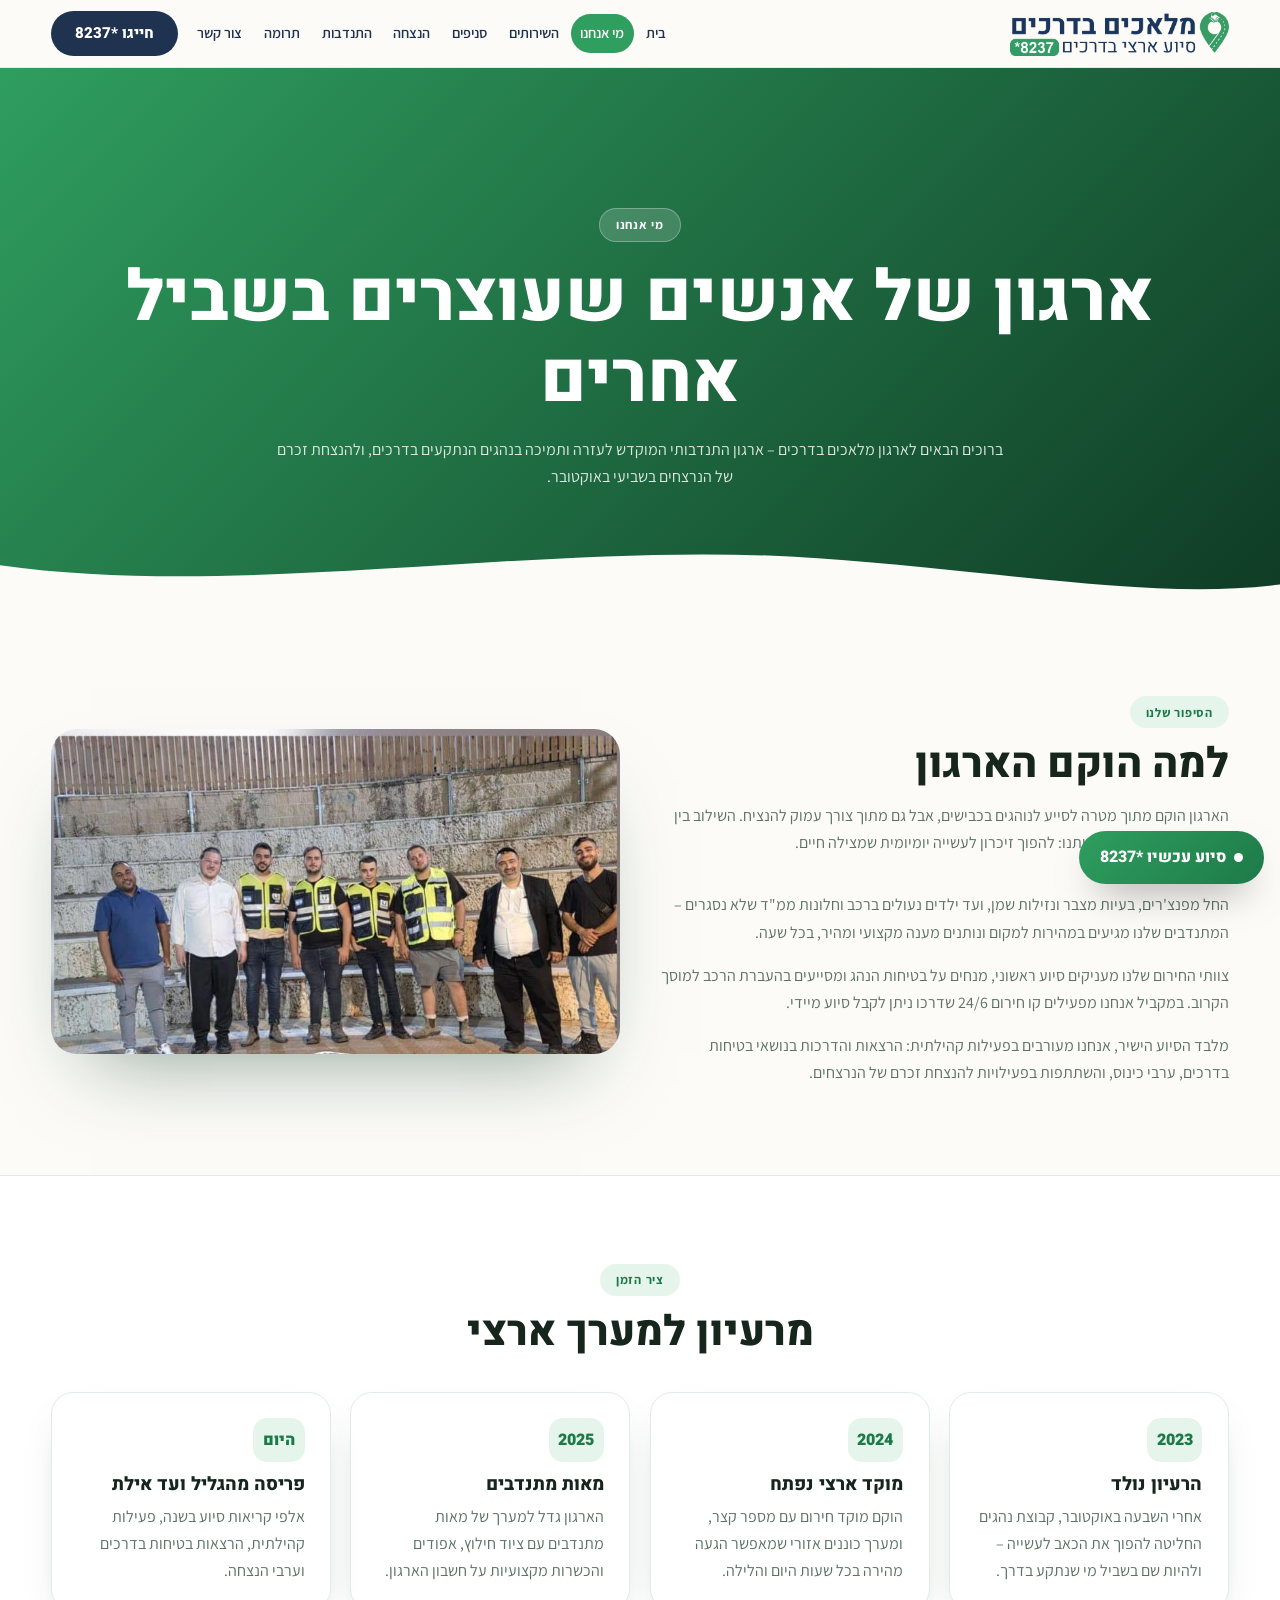
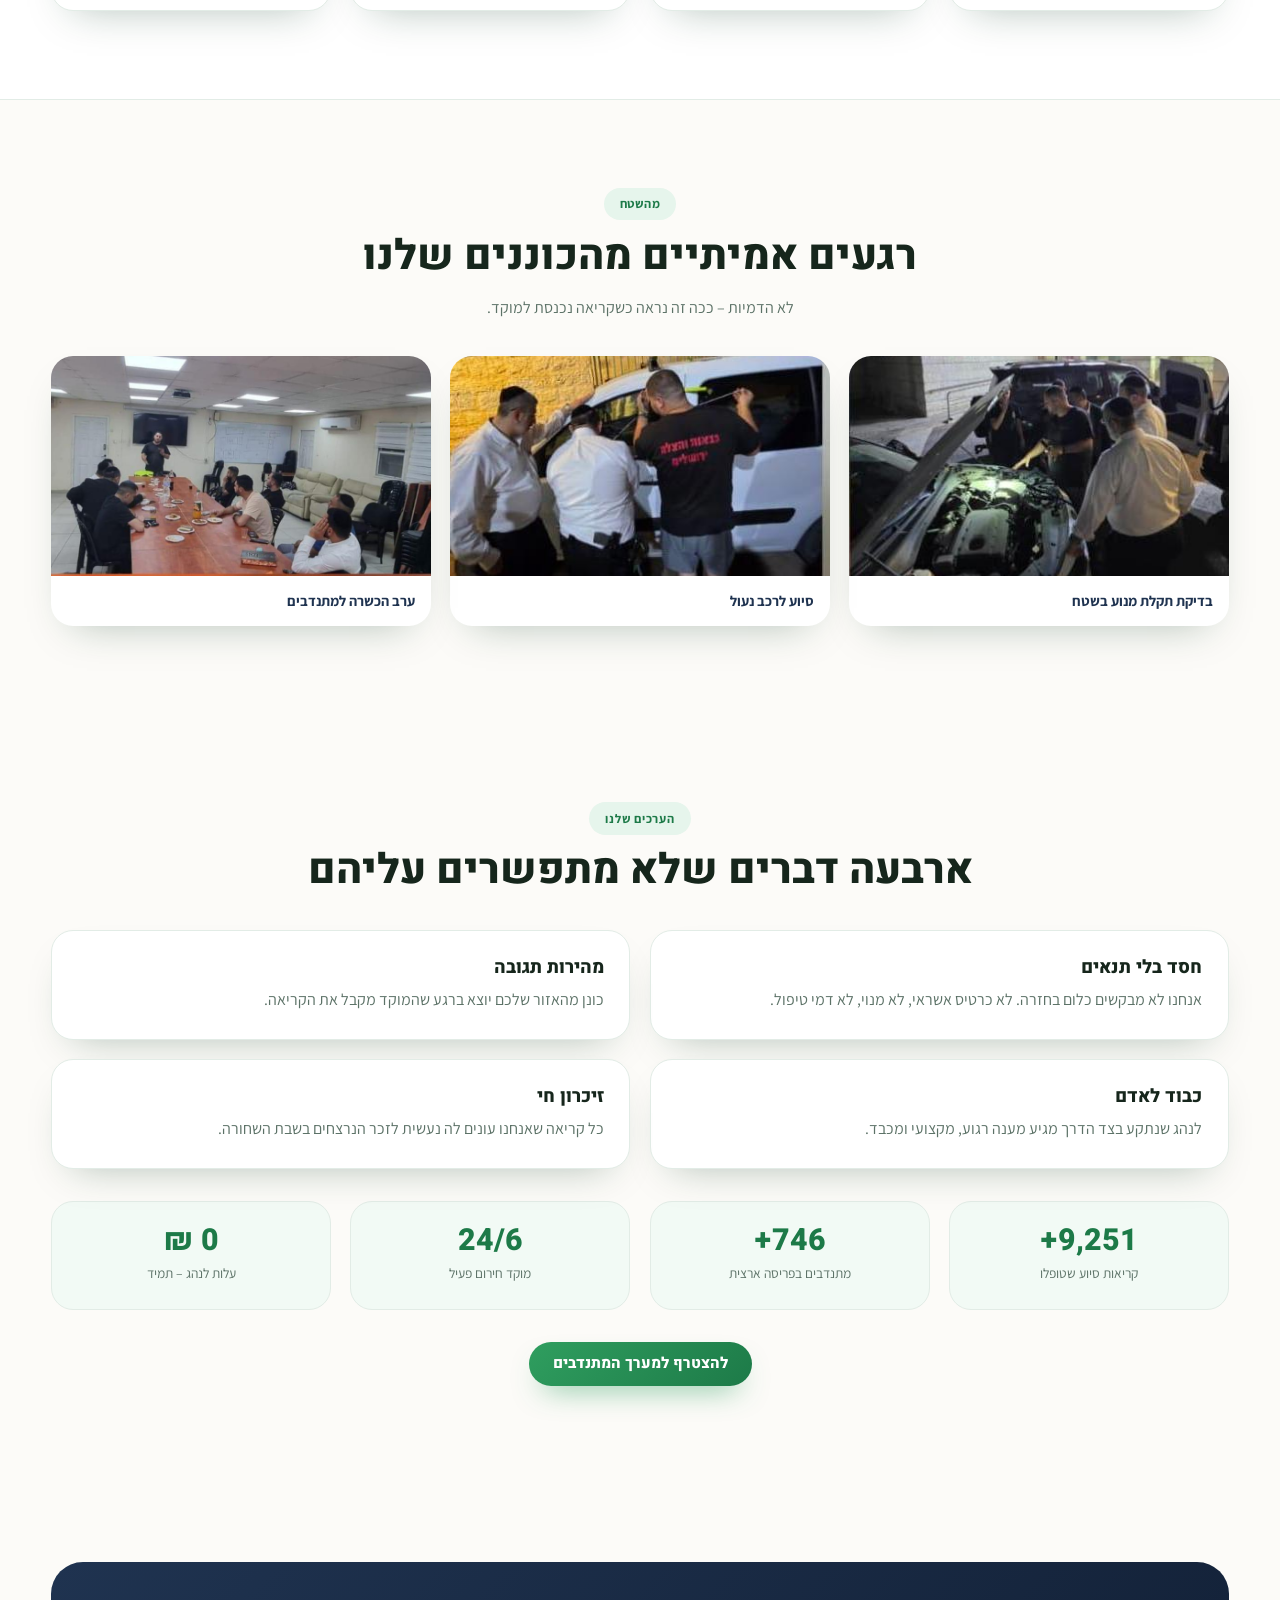
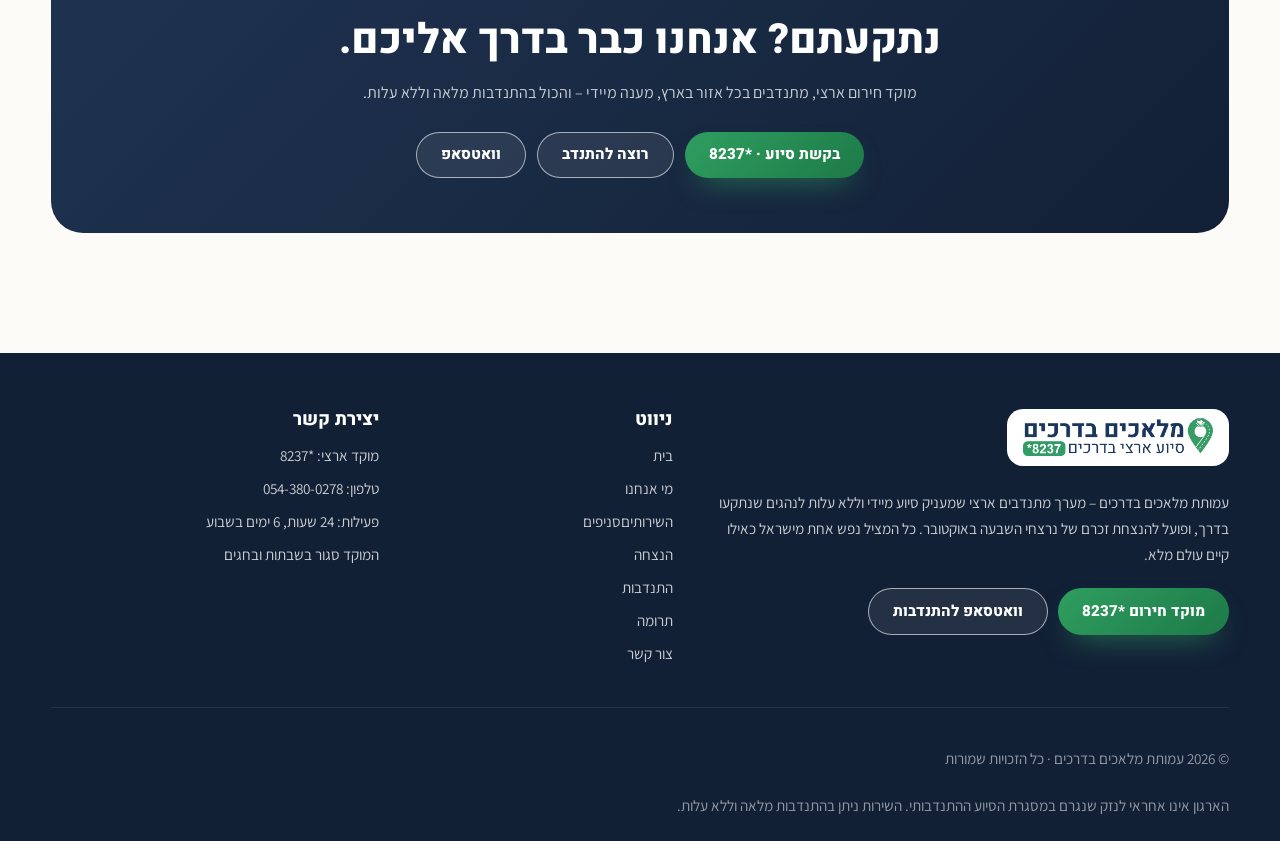
==== about.html @ f565f9f8 "Add files via upload" ====
<!DOCTYPE html>
<html lang="he" dir="rtl">
<head>
<meta charset="utf-8">
<meta name="viewport" content="width=device-width, initial-scale=1, viewport-fit=cover">
<title>מי אנחנו | עמותת מלאכים בדרכים</title>
<meta name="description" content="הסיפור של מלאכים בדרכים: ארגון התנדבותי ארצי לסיוע לנהגים שנתקעו בדרך, שהוקם גם כדי להנציח את נרצחי השבעה באוקטובר.">
<meta property="og:title" content="מי אנחנו | עמותת מלאכים בדרכים">
<meta property="og:description" content="הסיפור של מלאכים בדרכים: ארגון התנדבותי ארצי לסיוע לנהגים שנתקעו בדרך, שהוקם גם כדי להנציח את נרצחי השבעה באוקטובר.">
<meta property="og:type" content="website">
<meta name="twitter:card" content="summary_large_image">
<meta name="theme-color" content="#2f9e5f">
<link rel="icon" type="image/png" href="assets/favicon.png">
<link rel="preconnect" href="https://fonts.googleapis.com">
<link rel="preconnect" href="https://fonts.gstatic.com" crossorigin>
<link href="https://fonts.googleapis.com/css2?family=Heebo:wght@400;600;700;800;900&family=Assistant:wght@300;400;500;600;700&display=swap" rel="stylesheet">
<link rel="stylesheet" href="css/styles.css">
</head>
<body>


<header class="site-header" id="siteHeader">
  <div class="container header-inner">
    <a class="brand" href="index.html"><img src="assets/logo.png" alt="מלאכים בדרכים"></a>
    <div class="header-actions">
      <nav class="desktop-nav"><a class="nav-link" href="index.html">בית</a><a class="nav-link is-active" href="about.html">מי אנחנו</a><a class="nav-link" href="services.html">השירותים</a><a class="nav-link" href="branches.html">סניפים</a><a class="nav-link" href="memorial.html">הנצחה</a><a class="nav-link" href="volunteer.html">התנדבות</a><a class="nav-link" href="donate.html">תרומה</a><a class="nav-link" href="contact.html">צור קשר</a></nav>
      <a class="btn btn-navy" href="tel:*8237">חייגו *8237</a>
      <button class="burger" id="burger" aria-label="תפריט" aria-expanded="false"><span></span><span></span><span></span></button>
    </div>
  </div>
  <nav class="mobile-nav" id="mobileNav"><a href="index.html">בית</a><a href="about.html">מי אנחנו</a><a href="services.html">השירותים</a><a href="branches.html">סניפים</a><a href="memorial.html">הנצחה</a><a href="volunteer.html">התנדבות</a><a href="donate.html">תרומה</a><a href="contact.html">צור קשר</a><a class="btn btn-primary" href="tel:*8237">בקשת סיוע · *8237</a></nav>
</header>
<main>

<section class="page-hero">
  <div class="container">
    <span class="pill-light">מי אנחנו</span>
    <h1>ארגון של אנשים שעוצרים בשביל אחרים</h1>
    <p>ברוכים הבאים לארגון מלאכים בדרכים – ארגון התנדבותי המוקדש לעזרה ותמיכה בנהגים הנתקעים בדרכים, ולהנצחת זכרם של הנרצחים בשביעי באוקטובר.</p>
  </div>
  <svg class="wave" viewBox="0 0 1440 80" preserveAspectRatio="none"><path d="M0 80V30C280 70 620 0 920 22 1140 38 1300 70 1440 52V80Z"/></svg>
</section>
<section class="container split">
  <div class="reveal">
    <div class="section-head start"><span class="pill">הסיפור שלנו</span><h2>למה הוקם הארגון</h2><p>הארגון הוקם מתוך מטרה לסייע לנוהגים בכבישים, אבל גם מתוך צורך עמוק להנציח. השילוב בין השניים הוא מה שמניע אותנו: להפוך זיכרון לעשייה יומיומית שמצילה חיים.</p></div>
    <div class="prose">
      <p>החל מפנצ'רים, בעיות מצבר ונזילות שמן, ועד ילדים נעולים ברכב וחלונות ממ"ד שלא נסגרים – המתנדבים שלנו מגיעים במהירות למקום ונותנים מענה מקצועי ומהיר, בכל שעה.</p>
      <p>צוותי החירום שלנו מעניקים סיוע ראשוני, מנחים על בטיחות הנהג ומסייעים בהעברת הרכב למוסך הקרוב. במקביל אנחנו מפעילים קו חירום 24/6 שדרכו ניתן לקבל סיוע מיידי.</p>
      <p>מלבד הסיוע הישיר, אנחנו מעורבים בפעילות קהילתית: הרצאות והדרכות בנושאי בטיחות בדרכים, ערבי כינוס, והשתתפות בפעילויות להנצחת זכרם של הנרצחים.</p>
    </div>
  </div>
  <div class="reveal"><img class="rounded shadow" src="assets/field-team.jpg" alt="צוות מלאכים בדרכים לאחר מפגש הכשרה"></div>
</section>

<section class="band"><div class="container">
  <div class="section-head"><span class="pill">ציר הזמן</span><h2>מרעיון למערך ארצי</h2></div>
  <div class="grid-4"><article class="card reveal"><span class="year">2023</span><h3>הרעיון נולד</h3><p class="muted">אחרי השבעה באוקטובר, קבוצת נהגים החליטה להפוך את הכאב לעשייה – ולהיות שם בשביל מי שנתקע בדרך.</p></article><article class="card reveal"><span class="year">2024</span><h3>מוקד ארצי נפתח</h3><p class="muted">הוקם מוקד חירום עם מספר קצר, ומערך כוננים אזורי שמאפשר הגעה מהירה בכל שעות היום והלילה.</p></article><article class="card reveal"><span class="year">2025</span><h3>מאות מתנדבים</h3><p class="muted">הארגון גדל למערך של מאות מתנדבים עם ציוד חילוץ, אפודים והכשרות מקצועיות על חשבון הארגון.</p></article><article class="card reveal"><span class="year">היום</span><h3>פריסה מהגליל ועד אילת</h3><p class="muted">אלפי קריאות סיוע בשנה, פעילות קהילתית, הרצאות בטיחות בדרכים וערבי הנצחה.</p></article></div>
</div></section>

<section class="container">
  <div class="section-head"><span class="pill">מהשטח</span><h2>רגעים אמיתיים מהכוננים שלנו</h2><p>לא הדמיות – ככה זה נראה כשקריאה נכנסת למוקד.</p></div>
  <div class="grid-3">
    <figure class="field-photo reveal"><img src="assets/field-engine.jpg" alt="כוננים בודקים מנוע רכב שנתקע בלילה"><figcaption>בדיקת תקלת מנוע בשטח</figcaption></figure>
    <figure class="field-photo reveal"><img src="assets/field-van.jpg" alt="כוננים מטפלים ברכב נעול"><figcaption>סיוע לרכב נעול</figcaption></figure>
    <figure class="field-photo reveal"><img src="assets/field-briefing.jpg" alt="מפגש הדרכה למתנדבי הארגון"><figcaption>ערב הכשרה למתנדבים</figcaption></figure>
  </div>
</section>

<section class="container">
  <div class="section-head"><span class="pill">הערכים שלנו</span><h2>ארבעה דברים שלא מתפשרים עליהם</h2></div>
  <div class="grid-2"><article class="card tilt reveal"><h3>חסד בלי תנאים</h3><p class="muted">אנחנו לא מבקשים כלום בחזרה. לא כרטיס אשראי, לא מנוי, לא דמי טיפול.</p></article><article class="card tilt reveal"><h3>מהירות תגובה</h3><p class="muted">כונן מהאזור שלכם יוצא ברגע שהמוקד מקבל את הקריאה.</p></article><article class="card tilt reveal"><h3>כבוד לאדם</h3><p class="muted">לנהג שנתקע בצד הדרך מגיע מענה רגוע, מקצועי ומכבד.</p></article><article class="card tilt reveal"><h3>זיכרון חי</h3><p class="muted">כל קריאה שאנחנו עונים לה נעשית לזכר הנרצחים בשבת השחורה.</p></article></div>
  <div class="grid-4 gap-top"><div class="stat soft reveal"><strong class="counter">12,400+</strong><span>קריאות סיוע שטופלו</span></div><div class="stat soft reveal"><strong class="counter">1,000+</strong><span>מתנדבים בפריסה ארצית</span></div><div class="stat soft reveal"><strong>24/6</strong><span>מוקד חירום פעיל</span></div><div class="stat soft reveal"><strong class="counter">0 ₪</strong><span>עלות לנהג – תמיד</span></div></div>
  <div class="center gap-top"><a class="btn btn-primary" href="volunteer.html">להצטרף למערך המתנדבים</a></div>
</section>

<section class="container">
  <div class="cta-band reveal">
    <h2>נתקעתם? אנחנו כבר בדרך אליכם.</h2>
    <p>מוקד חירום ארצי, מתנדבים בכל אזור בארץ, מענה מיידי – והכול בהתנדבות מלאה וללא עלות.</p>
    <div class="cta-actions">
      <a class="btn btn-primary" href="tel:*8237">בקשת סיוע · *8237</a>
      <a class="btn btn-ghost-light" href="volunteer.html">רוצה להתנדב</a>
      <a class="btn btn-ghost-light" href="https://wa.me/972543800278">וואטסאפ</a>
    </div>
  </div>
</section>

</main>

<footer class="site-footer">
  <div class="container footer-grid">
    <div class="footer-about">
      <span class="footer-logo"><img src="assets/logo.png" alt="מלאכים בדרכים"></span>
      <p>עמותת מלאכים בדרכים – מערך מתנדבים ארצי שמעניק סיוע מיידי וללא עלות לנהגים שנתקעו בדרך, ופועל להנצחת זכרם של נרצחי השבעה באוקטובר. כל המציל נפש אחת מישראל כאילו קיים עולם מלא.</p>
      <div class="footer-cta">
        <a class="btn btn-primary" href="tel:*8237">מוקד חירום *8237</a>
        <a class="btn btn-ghost-light" href="https://wa.me/972543800278">וואטסאפ להתנדבות</a>
      </div>
    </div>
    <div><h3>ניווט</h3><ul class="footer-links"><li><a href="index.html">בית</a></li><li><a href="about.html">מי אנחנו</a></li><li><a href="services.html">השירותים</a><a href="branches.html">סניפים</a></li><li><a href="memorial.html">הנצחה</a></li><li><a href="volunteer.html">התנדבות</a></li><li><a href="donate.html">תרומה</a></li><li><a href="contact.html">צור קשר</a></li></ul></div>
    <div><h3>יצירת קשר</h3><ul class="footer-links">
      <li>מוקד ארצי: <a href="tel:*8237">*8237</a></li>
      <li>טלפון: <a href="tel:+972543800278">054-380-0278</a></li>
      <li>פעילות: 24 שעות, 6 ימים בשבוע</li>
      <li>המוקד סגור בשבתות ובחגים</li></ul></div>
  </div>
  <div class="footer-bottom container">
    <p>© 2026 עמותת מלאכים בדרכים · כל הזכויות שמורות</p>
    <p>הארגון אינו אחראי לנזק שנגרם במסגרת הסיוע ההתנדבותי. השירות ניתן בהתנדבות מלאה וללא עלות.</p>
  </div>
</footer>
<nav class="app-nav" id="appNav" aria-label="ניווט מהיר">
  <a href="index.html" class="app-nav-item" data-page="index"><svg viewBox="0 0 24 24" fill="none" stroke="currentColor" stroke-width="1.8" stroke-linecap="round" stroke-linejoin="round"><path d="M4 11.5 12 4l8 7.5"/><path d="M6 10v9a1 1 0 0 0 1 1h4v-6h2v6h4a1 1 0 0 0 1-1v-9"/></svg><span>בית</span></a>
  <a href="services.html" class="app-nav-item" data-page="services"><svg viewBox="0 0 24 24" fill="none" stroke="currentColor" stroke-width="1.8" stroke-linecap="round" stroke-linejoin="round"><path d="M14.7 6.3a3.5 3.5 0 0 0-4.8 4.1L4 16.3V20h3.7l5.9-5.9a3.5 3.5 0 0 0 4.1-4.8l-2.6 2.6-1.9-1.9 2.5-2.7Z"/></svg><span>שירותים</span></a>
  <a href="tel:*8237" class="app-nav-item app-nav-call"><span class="app-nav-call-circle"><svg viewBox="0 0 24 24" fill="none" stroke="currentColor" stroke-width="1.8" stroke-linecap="round" stroke-linejoin="round"><path d="M5.5 4h3l1.4 4.2-2 1.6a12 12 0 0 0 6.3 6.3l1.6-2 4.2 1.4v3a1.5 1.5 0 0 1-1.6 1.5A16.5 16.5 0 0 1 4 5.6 1.5 1.5 0 0 1 5.5 4Z"/></svg></span><span>מוקד</span></a>
  <a href="volunteer.html" class="app-nav-item" data-page="volunteer"><svg viewBox="0 0 24 24" fill="none" stroke="currentColor" stroke-width="1.8" stroke-linecap="round" stroke-linejoin="round"><path d="M12 20s-7-4.6-9-9.3C1.6 6.9 4 4 7 4c2 0 3.5 1.2 5 3 1.5-1.8 3-3 5-3 3 0 5.4 2.9 4 6.7C19 15.4 12 20 12 20Z"/></svg><span>התנדבות</span></a>
  <button type="button" class="app-nav-item" id="navMore"><svg viewBox="0 0 24 24" fill="none" stroke="currentColor" stroke-width="1.8" stroke-linecap="round" stroke-linejoin="round"><path d="M4 6h16M4 12h16M4 18h16"/></svg><span>עוד</span></button>
</nav>
<a class="floating-call" href="tel:*8237"><span class="pulse"></span>סיוע עכשיו *8237</a>
<script src="js/branches.js"></script>
<script src="js/news.js"></script>
<script src="js/main.js"></script>
</body>
</html>
---- css/styles.css ----
:root{
  --green-900:#0f3b25; --green-700:#1d7a48; --green-600:#2f9e5f; --green-500:#3fb371;
  --green-100:#e6f5ec; --green-50:#f2faf5;
  --navy:#1f3350; --navy-900:#122036; --gold:#e0b13c;
  --ink:#16261c; --muted:#5c7267; --line:#e2ece6; --white:#fff; --cream:#fcfbf8;
  --radius:22px; --shadow:0 18px 40px -22px rgba(15,59,37,.35);
  --shadow-lg:0 40px 80px -40px rgba(15,59,37,.5);
}
*{box-sizing:border-box;margin:0;padding:0}
html{scroll-behavior:smooth}
body{font-family:"Assistant",system-ui,sans-serif;background:var(--cream);color:var(--ink);line-height:1.7;overflow-x:hidden}
h1,h2,h3,strong,.btn{font-family:"Heebo","Assistant",sans-serif;font-weight:800;line-height:1.15}
h1{font-size:clamp(2.3rem,5.6vw,4.4rem)}
.memorial-title .gold{display:block;font-size:1.3em;margin-bottom:.1em}
h2{font-size:clamp(1.6rem,3.4vw,2.6rem)}
h3{font-size:1.15rem}
img{max-width:100%;display:block;height:auto}
a{color:var(--green-700);text-decoration:none}
.container{width:min(1180px,92vw);margin-inline:auto}
section{position:relative}
main>section{padding-block:clamp(3rem,7vw,5.5rem)}
main>section.hero,main>section.page-hero,main>section.memorial-hero,main>section.ticker{padding-block:0}
.muted{color:var(--muted)}
.small{font-size:.85rem}
.center{text-align:center}
.gap-top{margin-top:2rem}
.light{color:#fff}.light-text{color:rgba(255,255,255,.82)}
.gold{color:var(--gold)}
.quote{font-size:1.1rem;font-weight:600}
.big-quote{font-size:clamp(1.1rem,2.4vw,1.6rem);font-weight:700;margin-top:1.4rem}
.prose p{margin-top:1rem;color:var(--muted)}
.narrow{width:min(880px,92vw)}

/* buttons */
.btn{display:inline-flex;align-items:center;justify-content:center;gap:.5rem;padding:.85rem 1.5rem;border-radius:999px;font-size:.95rem;border:0;cursor:pointer;transition:transform .25s,box-shadow .25s,background .25s}
.btn:hover{transform:translateY(-2px)}
.btn-primary{background:linear-gradient(135deg,var(--green-600),var(--green-700));color:#fff;box-shadow:0 14px 30px -14px rgba(47,158,95,.8)}
.btn-navy{background:var(--navy);color:#fff}
.btn-white{background:#fff;color:var(--green-700);box-shadow:var(--shadow)}
.btn-outline{border:1.5px solid var(--green-600);color:var(--green-700);background:transparent}
.btn-ghost-light{border:1.5px solid rgba(255,255,255,.6);color:#fff;background:rgba(255,255,255,.08)}
.btn.full{width:100%}
.link{color:var(--green-700);font-weight:700}
.pill{display:inline-block;background:var(--green-100);color:var(--green-700);border-radius:999px;padding:.35rem 1rem;font-size:.78rem;font-weight:700;letter-spacing:.06em}
.pill-light{display:inline-block;background:rgba(255,255,255,.16);color:#fff;border:1px solid rgba(255,255,255,.28);border-radius:999px;padding:.35rem 1rem;font-size:.78rem;font-weight:700;letter-spacing:.06em}

/* header */
.site-header{position:sticky;top:0;z-index:60;backdrop-filter:blur(14px);background:rgba(252,251,248,.86);border-bottom:1px solid var(--line);transition:box-shadow .3s}
.site-header.scrolled{box-shadow:0 10px 30px -20px rgba(0,0,0,.4)}
.header-inner{display:flex;align-items:center;justify-content:space-between;gap:1rem;padding-block:.7rem}
.brand img{height:44px;width:auto}
.header-actions{display:flex;align-items:center;gap:.6rem}
.desktop-nav{display:none;gap:.2rem}
.nav-link{padding:.5rem .8rem;border-radius:999px;color:var(--navy);font-weight:600;font-size:.95rem}
.nav-link:hover{background:var(--green-100)}
.nav-link.is-active{background:var(--green-600);color:#fff}
.burger{width:44px;height:44px;border-radius:14px;background:var(--green-100);display:grid;place-content:center;gap:4px}
.burger span{display:block;width:20px;height:2px;background:var(--green-700);border-radius:2px}
.mobile-nav{display:none;flex-direction:column;gap:.4rem;padding:1rem 4vw 1.4rem;border-top:1px solid var(--line)}
.mobile-nav.open{display:flex}
.mobile-nav a{padding:.6rem .8rem;border-radius:14px;color:var(--navy);font-weight:600}
.mobile-nav a:hover{background:var(--green-100)}
@media(min-width:1024px){.desktop-nav{display:flex}.burger{display:none}}

/* hero */
.hero {
  background: radial-gradient(120% 120% at 80% 0%, var(--green-500), var(--green-700) 55%, var(--green-900));
  color: #fff;
  padding-top: clamp(2.5rem, 6vw, 4.5rem);
  padding-bottom: clamp(10rem, 18vw, 14rem); /* הגדלנו משמעותית את הריווח התחתון כדי לדחוף את הגלים */
  min-height: 90vh; /* מגדיר גובה מינימלי של 80% מגובה המסך */
  display: flex;
  align-items: center; /* עוזר למרכז את התוכן אנכית באזור המוגדל */
}
.hero-grid{display:grid;gap:2.5rem;align-items:center}
.hero-copy h1{margin:1rem 0}
.hero-copy p{color:rgba(255,255,255,.85);max-width:34rem}
.hero-actions{display:flex;flex-wrap:wrap;gap:.7rem;margin-top:1.8rem}
.road-strip{position:relative;width:170px;height:26px;margin-top:1rem;overflow:hidden}
.road-strip::before{content:"";position:absolute;top:50%;left:0;right:0;height:2px;background:repeating-linear-gradient(90deg,rgba(255,255,255,.45) 0 10px,transparent 10px 18px);transform:translateY(-50%)}
.road-strip-car{position:absolute;top:50%;transform:translateY(-50%);animation:roadDrive 3.2s linear infinite}
@keyframes roadDrive{0%{left:-24px}100%{left:170px}}
.hero-stats{display:flex;flex-wrap:wrap;gap:2rem;margin-top:2.2rem;padding-top:1.5rem;border-top:1px solid rgba(255,255,255,.25)}
.hero-stats dt{font-family:"Heebo";font-size:1.7rem;font-weight:900}
.hero-stats dd{color:rgba(255,255,255,.75);font-size:.85rem}
.hero-art img{filter:drop-shadow(0 40px 50px rgba(0,0,0,.35));animation:float 7s ease-in-out infinite}
@media(min-width:900px){.hero-grid{grid-template-columns:1fr 1.05fr}.hero-art{order:-1}}
.wave{position:absolute;bottom:-1px;left:0;width:100%;height:70px;fill:var(--cream)}

/* cards */
.card{background:#fff;border:1px solid var(--line);border-radius:var(--radius);padding:1.6rem;box-shadow:var(--shadow)}
.card h3{margin-bottom:.5rem}
.card .pill,.card .pill-light{margin-bottom:.9rem}
.card .btn{margin-top:1rem}
.card.soft{background:var(--green-50)}
.float-cards{display:grid;gap:1.2rem;margin-top:-4.5rem;position:relative;z-index:5}
@media(min-width:900px){.float-cards{grid-template-columns:repeat(3,1fr)}}
.tilt{transition:transform .35s ease,box-shadow .35s ease;transform-style:preserve-3d}
.tilt:hover{box-shadow:var(--shadow-lg)}
.card-row{display:flex;gap:1rem;align-items:center}
.jar{width:88px}
.jar-big{width:min(260px,60%);margin-inline:auto}
.float{animation:float 6s ease-in-out infinite}
@keyframes float{0%,100%{transform:translateY(0)}50%{transform:translateY(-12px)}}
.progress{background:var(--green-100);border-radius:999px;height:10px;overflow:hidden;margin-top:1rem}
.progress.big{height:16px}
.progress>span{display:block;height:100%;background:linear-gradient(90deg,var(--green-500),var(--green-700));border-radius:999px}
.dot-list{list-style:none;display:grid;gap:.5rem}
.dot-list li{position:relative;padding-inline-start:1.1rem;color:var(--muted)}
.dot-list li::before{content:"";position:absolute;inset-inline-start:0;top:.7rem;width:7px;height:7px;border-radius:50%;background:var(--green-600)}
.icon{display:inline-flex;align-items:center;justify-content:center;width:54px;height:54px;border-radius:16px;background:var(--green-100);color:var(--green-700);margin-bottom:.9rem}
.icon svg{width:27px;height:27px}
.card.tilt:hover .icon{background:var(--green-600);color:#fff;transition:background .3s,color .3s}
.step,.year{display:inline-grid;place-content:center;min-width:44px;height:44px;padding-inline:.6rem;border-radius:14px;background:var(--green-100);color:var(--green-700);font-family:"Heebo";font-weight:900;margin-bottom:.7rem}

.section-head{max-width:44rem;margin-inline:auto;text-align:center;margin-bottom:2.2rem}
.section-head.start{margin-inline:0;text-align:start}
.section-head h2{margin:.8rem 0}
.section-head p{color:var(--muted)}
.band{background:var(--white);border-block:1px solid var(--line)}
.band.overflow{overflow:hidden}
.grid-2,.grid-3,.grid-4{display:grid;gap:1.2rem}
@media(min-width:700px){.grid-2,.grid-3,.grid-4{grid-template-columns:repeat(2,1fr)}}
@media(min-width:1000px){.grid-3{grid-template-columns:repeat(3,1fr)}.grid-4{grid-template-columns:repeat(4,1fr)}}
.split{display:grid;gap:2.5rem;align-items:center}
@media(min-width:900px){.split{grid-template-columns:1fr 1fr}.split.wide-first{grid-template-columns:1.1fr .9fr}}
.mini-grid{display:grid;gap:.9rem;grid-template-columns:repeat(2,1fr);margin-block:1.5rem}
.mini{background:#fff;border:1px solid var(--line);border-radius:16px;padding:1rem}
.mini strong{display:block;color:var(--green-700)}
.mini span{font-size:.85rem;color:var(--muted)}
.art-box{position:relative}
.art-box img{border-radius:28px;background:var(--green-50)}
.badge-float{position:absolute;bottom:-14px;inset-inline-start:8%;background:#fff;border-radius:18px;padding:.9rem 1.2rem;box-shadow:var(--shadow)}
.badge-float strong{display:block;font-size:1.4rem;color:var(--green-700)}
.badge-float span{font-size:.78rem;color:var(--muted)}
.rounded{border-radius:26px}
.field-photo{border-radius:var(--radius);overflow:hidden;box-shadow:var(--shadow);background:#fff}
.field-photo img{width:100%;height:220px;object-fit:cover}
.field-photo figcaption{padding:.8rem 1rem;font-weight:700;color:var(--navy);font-size:.9rem}
.shadow{box-shadow:var(--shadow-lg)}
.stat{background:#fff;border:1px solid var(--line);border-radius:var(--radius);padding:1.4rem;text-align:center}
.stat.soft{background:var(--green-50)}
.stat strong{display:block;font-size:1.9rem;color:var(--green-700)}
.stat span{font-size:.85rem;color:var(--muted)}
.chips{list-style:none;display:flex;flex-wrap:wrap;gap:.5rem}
.chips li{background:var(--green-100);color:var(--green-700);border-radius:999px;padding:.4rem 1rem;font-size:.85rem;font-weight:600}
.two-col{list-style:none;display:grid;gap:.5rem;color:var(--muted)}
@media(min-width:700px){.two-col{grid-template-columns:1fr 1fr}}
.note{background:var(--green-50);border:1px dashed var(--green-500);border-radius:var(--radius);padding:1.4rem}
.note strong{display:block;margin-bottom:.4rem;color:var(--green-700)}
.note .btn{margin-top:1rem}
.case h3{color:var(--green-700)}
.bars{list-style:none;display:grid;gap:1rem;margin-top:1rem}
.bar-top{display:flex;justify-content:space-between;font-size:.9rem;font-weight:600}
.big-link{display:block;font-family:"Heebo";font-size:2rem;font-weight:900;margin-block:.4rem;color:#fff}
.big-link.dark{color:var(--navy)}
.contact-primary{background:linear-gradient(140deg,var(--green-600),var(--green-900));color:#fff;border:0}
.contact-primary p{color:rgba(255,255,255,.8)}

/* ticker */
.ticker{background:var(--green-100);border-block:1px solid var(--line);overflow:hidden;padding-block:.7rem}
.ticker-track{display:flex;gap:2.5rem;width:max-content;animation:marquee 34s linear infinite;color:var(--green-700);font-weight:600;white-space:nowrap}
.ticker-track.slow{animation-duration:60s;gap:1.2rem;padding-inline:1.2rem;white-space:normal}
.ticker-track.slow .quote-card{width:min(340px,78vw);flex:0 0 auto}
.quote-card p{font-weight:600}
.quote-card footer{margin-top:.7rem;color:var(--muted);font-size:.88rem}
@keyframes marquee{from{transform:translateX(0)}to{transform:translateX(50%)}}

/* faq */
.faq{display:grid;gap:.8rem}
.faq-item{background:#fff;border:1px solid var(--line);border-radius:18px;overflow:hidden}
.faq-q{width:100%;display:flex;justify-content:space-between;gap:1rem;background:none;border:0;padding:1.1rem 1.3rem;font-family:"Heebo";font-weight:700;font-size:1.02rem;text-align:start;cursor:pointer;color:var(--navy)}
.faq-q span{color:var(--green-600);font-size:1.3rem;line-height:1}
.faq-a{max-height:0;overflow:hidden;transition:max-height .35s ease}
.faq-a p{padding:0 1.3rem 1.2rem;color:var(--muted)}
.faq-item.open .faq-a{max-height:340px}
.faq-item.open .faq-q span{transform:rotate(45deg)}

/* cta / memorial */
.cta-band{background:linear-gradient(135deg,var(--navy),var(--navy-900));color:#fff;border-radius:32px;padding:clamp(2rem,5vw,3.4rem);text-align:center}
.cta-band p{color:rgba(255,255,255,.78);max-width:44rem;margin:.9rem auto 0}
.cta-actions{display:flex;flex-wrap:wrap;gap:.7rem;justify-content:center;margin-top:1.6rem}
.memorial-band{background:linear-gradient(160deg,var(--navy),#0b1523);color:#fff;position:relative;overflow:hidden}
.memorial-glow{position:absolute;top:-25%;inset-inline-end:-8%;width:55%;height:150%;background:radial-gradient(circle,rgba(224,177,60,.16),transparent 70%);pointer-events:none}

/* digital candle */
.candle-card{background:linear-gradient(165deg,#132238,#0a1220);border-radius:32px;padding:clamp(2rem,5vw,3.2rem);text-align:center;color:#fff;box-shadow:var(--shadow-lg)}
.candle-card .section-head h2{color:#fff}
.candle-card .section-head p{color:rgba(255,255,255,.68)}
.candle-stage{display:flex;justify-content:center;margin-block:1.2rem}
.candle-svg{width:min(150px,40vw);height:auto;overflow:visible}
.candle-body{fill:#f4ead9}
.candle-drip{fill:#efe0c4}
.candle-wick{fill:#3a2c1d}
.candle-glow{opacity:0;transition:opacity .7s ease}
.flame-group{opacity:0;transform-origin:60px 62px;transform:scale(.35);transition:opacity .5s ease,transform .5s cubic-bezier(.34,1.56,.64,1)}
.flame-outer{fill:#ffb648}
.flame-inner{fill:#fff2c2}
.candle-svg.lit .flame-group{opacity:1;transform:scale(1);animation:flicker 2.6s ease-in-out infinite}
.candle-svg.lit .candle-glow{opacity:1}
@keyframes flicker{0%,100%{transform:scale(1) rotate(0deg)}25%{transform:scale(1.05,.96) rotate(-2deg)}50%{transform:scale(.97,1.04) rotate(1deg)}75%{transform:scale(1.03,.98) rotate(2deg)}}
.candle-form{display:flex;gap:.6rem;max-width:380px;margin-inline:auto;margin-top:1.3rem;flex-wrap:wrap;align-items:end}
.candle-form label{flex:1 1 200px;text-align:start;font-size:.85rem;color:rgba(255,255,255,.75);font-weight:600}
.candle-form input{width:100%}
.candle-form .btn{flex:1 1 140px}
.candle-msg{margin-top:1.1rem;color:var(--gold);font-weight:700}
.candle-note{margin-top:.6rem;color:rgba(255,255,255,.5);font-size:.8rem}
.memorial-hero{position:relative;color:#fff;padding-block:clamp(4rem,10vw,7rem);text-align:center;overflow:hidden;background:#0b1523}
.memorial-hero .container{position:relative;z-index:2;width:min(880px,92vw)}
.memorial-hero h1{margin:1rem 0}
.memorial-bg{position:absolute;inset:-10% 0}
.memorial-bg img{width:100%;height:100%;object-fit:cover;opacity:.35}
.memorial-hero::after{content:"";position:absolute;inset:0;background:linear-gradient(180deg,rgba(11,21,35,.72),rgba(11,21,35,.94))}
.memorial-date-mark{position:absolute;top:50%;inset-inline-end:3%;transform:translateY(-50%);font-family:"Heebo",sans-serif;font-weight:900;font-size:clamp(4.5rem,15vw,12rem);color:var(--green-500);opacity:.18;letter-spacing:.02em;pointer-events:none;z-index:1;line-height:1}

.page-hero {
  background: linear-gradient(135deg, var(--green-600), var(--green-900));
  color: #fff;
  text-align: center;
  padding-top: clamp(3rem, 7vw, 5rem);
  padding-bottom: clamp(10rem, 18vw, 14rem); /* הריווח התחתון שדוחף את הגל */
  min-height: 60vh; /* הגובה המינימלי */
  display: flex;
  align-items: center; /* מרכוז התוכן פנימה */
}
.page-hero h1{margin:1rem 0}
.page-hero p{color:rgba(255,255,255,.85);max-width:46rem;margin-inline:auto}

/* forms */
.form-card{background:#fff;border:1px solid var(--line);border-radius:28px;padding:1.8rem;box-shadow:var(--shadow-lg)}
.form-card form{display:grid;gap:.9rem;margin-top:1.2rem}
label{display:grid;gap:.35rem;font-weight:600;font-size:.92rem}
input,textarea{font:inherit;padding:.8rem 1rem;border:1px solid var(--line);border-radius:14px;background:var(--green-50)}
input:focus,textarea:focus{outline:2px solid var(--green-500);background:#fff}
.form-msg{color:var(--green-700);font-weight:700}
.form-links{display:grid;gap:.4rem;margin-top:1rem;font-weight:600}

/* footer */
.site-footer{background:var(--navy-900);color:rgba(255,255,255,.78);padding-top:3.5rem;margin-top:2rem}
.footer-grid{display:grid;gap:2rem}
@media(min-width:900px){.footer-grid{grid-template-columns:1.6fr .8fr 1fr}}
.footer-logo{display:inline-block;background:#fff;border-radius:16px;padding:.6rem 1rem}
.footer-logo img{height:38px;width:auto}
.site-footer p{margin-top:1rem;font-size:.95rem}
.site-footer h3{color:#fff;margin-bottom:.8rem}
.footer-links{list-style:none;display:grid;gap:.45rem;font-size:.95rem}
.footer-links a{color:rgba(255,255,255,.78)}
.footer-links a:hover{color:#fff}
.footer-cta{display:flex;flex-wrap:wrap;gap:.6rem;margin-top:1.3rem}
.footer-bottom{border-top:1px solid rgba(255,255,255,.12);margin-top:2.5rem;padding-block:1.4rem;display:grid;gap:.3rem;font-size:.82rem;opacity:.7}

.floating-call{position:fixed;inset-block-end:1rem;inset-inline-start:1rem;z-index:70;display:inline-flex;align-items:center;gap:.5rem;background:linear-gradient(135deg,var(--green-600),var(--green-700));color:#fff;font-weight:800;font-family:"Heebo";padding:.8rem 1.3rem;border-radius:999px;box-shadow:0 18px 40px -18px rgba(0,0,0,.6)}
.floating-call .pulse{width:9px;height:9px;border-radius:50%;background:#fff;animation:pulse 1.6s infinite}
@keyframes pulse{0%,100%{opacity:1}50%{opacity:.25}}

/* app-like mobile bottom navigation */
.app-nav{display:none;position:fixed;inset-inline:0;bottom:0;z-index:90;background:rgba(252,251,248,.94);backdrop-filter:blur(16px);-webkit-backdrop-filter:blur(16px);border-top:1px solid var(--line);align-items:flex-end;justify-content:space-between;padding:.3rem .2rem calc(.3rem + env(safe-area-inset-bottom));box-shadow:0 -14px 34px -22px rgba(0,0,0,.4)}
.app-nav-item{flex:1;display:flex;flex-direction:column;align-items:center;gap:.22rem;padding:.4rem .1rem;border:0;background:none;color:var(--muted);font-size:.64rem;font-weight:700;font-family:"Assistant",sans-serif;-webkit-tap-highlight-color:transparent;transition:transform .15s ease,color .2s ease}
.app-nav-item svg{width:22px;height:22px}
.app-nav-item.is-active{color:var(--green-700)}
.app-nav-item:active{transform:scale(.9)}
.app-nav-call{color:var(--green-700);margin-top:-24px}
.app-nav-call-circle{width:52px;height:52px;border-radius:50%;background:linear-gradient(135deg,var(--green-500),var(--green-700));display:grid;place-content:center;color:#fff;box-shadow:0 14px 26px -8px rgba(47,158,95,.75);border:4px solid var(--cream)}
.app-nav-call-circle svg{width:21px;height:21px}
@media(max-width:1023px){
  .app-nav{display:flex}
  .floating-call{display:none}
  .site-footer{padding-bottom:calc(4.7rem + env(safe-area-inset-bottom))}
  a,button,.btn,.nav-link,.faq-q{-webkit-tap-highlight-color:transparent}
  .btn:active,.card.tilt:active{transform:scale(.97)}
}

/* page transitions */
body{transition:opacity .24s ease}
body.page-leaving{opacity:0}
@media(prefers-reduced-motion:reduce){body{transition:none}}

/* reveal */
.reveal{opacity:0;transform:translateY(28px);transition:opacity .7s ease,transform .7s cubic-bezier(.22,1,.36,1)}
.reveal.in{opacity:1;transform:none}
@media(prefers-reduced-motion:reduce){*{animation:none!important;transition:none!important}.reveal{opacity:1;transform:none}}

/* preloader */
.preloader{position:fixed;inset:0;z-index:200;background:var(--cream);display:grid;place-items:center;overflow:hidden}
.preloader.done{pointer-events:none}
.preloader .curtain{position:absolute;inset-inline:0;height:50%;background:var(--cream);transition:transform 1s cubic-bezier(.76,0,.24,1)}
.curtain-top{top:0}.curtain-bottom{bottom:0}
.preloader.done .curtain-top{transform:translateY(-100%)}
.preloader.done .curtain-bottom{transform:translateY(100%)}
.preloader.done .preloader-inner{opacity:0;transition:opacity .4s}
.preloader-inner{position:relative;z-index:2;text-align:center;width:min(520px,86vw)}
.road-wrap{position:relative;height:90px;margin-bottom:.6rem}
.road{position:absolute;bottom:0;inset-inline:0;height:8px;border-radius:999px;background:var(--navy)}
.road-dashes{position:absolute;bottom:3px;inset-inline:6%;height:2px;background:repeating-linear-gradient(90deg,#fff 0 18px,transparent 18px 34px)}
.intro-car{position:absolute;bottom:8px;width:86px;animation:drive 2.1s cubic-bezier(.4,0,.5,1) forwards}
@keyframes drive{0%{transform:translateX(-160%) scale(.9)}100%{transform:translateX(160%) scale(1)}}
.intro-logo{width:min(320px,72vw);margin-inline:auto;opacity:0;animation:logoIn .9s .7s forwards}
.intro-tag{margin-top:.6rem;color:var(--green-700);font-weight:700;letter-spacing:.14em;opacity:0;animation:logoIn .8s 1.3s forwards}
@keyframes logoIn{from{opacity:0;transform:translateY(14px) scale(.96)}to{opacity:1;transform:none}}
body.loading{overflow:hidden}

/* =========================================================
   2026 update – hero balance, numbered stats, coverage map,
   branches, weekly news, 7.10 memorial block
   ========================================================= */

/* 1. breathing room between the white sticky header and the first hero pill */
.hero-copy > .pill-light{margin-top:clamp(1.4rem,5vw,2.8rem)}
.page-hero .pill-light{margin-top:clamp(.6rem,3vw,1.4rem)}

/* 2. hero actions – two clear options only (call / donate) */
.hero-actions.duo{gap:.8rem}
.hero-actions.duo .btn{min-width:12.5rem}

/* 3. numbered hero statistics */
.hero-stats{counter-reset:hstat}
.hero-stats>div{counter-increment:hstat;position:relative;padding-inline-start:2.9rem}
.hero-stats>div::before{
  content:counter(hstat,decimal-leading-zero);
  position:absolute;inset-inline-start:0;top:.2rem;
  width:2.1rem;height:2.1rem;display:grid;place-content:center;
  font-family:"Heebo",sans-serif;font-weight:900;font-size:.78rem;
  color:rgba(255,255,255,.75);border:1px solid rgba(255,255,255,.35);border-radius:999px;
}
.stat-grid{counter-reset:sstat}
.stat-grid .stat{counter-increment:sstat;position:relative}
.stat-grid .stat::before{
  content:counter(sstat,decimal-leading-zero);
  position:absolute;top:.9rem;inset-inline-start:1rem;
  font-family:"Heebo",sans-serif;font-weight:900;font-size:.75rem;
  color:var(--green-600);opacity:.55;letter-spacing:.08em;
}

/* 5+6. coverage map + branches + donation call-out */
.reach{background:linear-gradient(165deg,var(--green-900),var(--green-700) 70%,var(--green-600));color:#fff;overflow:hidden}
.reach .section-head h2,.reach h3{color:#fff}
.reach-grid{display:grid;gap:2rem;align-items:start}
@media(min-width:960px){.reach-grid{grid-template-columns:minmax(0,.9fr) minmax(0,1.1fr)}}
.map-stage{
  position:relative;display:grid;place-items:center;
  background:rgba(255,255,255,.07);border:1px solid rgba(255,255,255,.18);
  border-radius:30px;padding:clamp(1.2rem,4vw,2.4rem);
  overflow:visible; /* the map is never clipped */
}
.map-canvas{position:relative;height:clamp(300px,50vh,480px);aspect-ratio:300/620;margin-inline:auto}
.map-svg{display:block;width:100%;height:100%}
.map-land{fill:rgba(255,255,255,.16);stroke:rgba(255,255,255,.55);stroke-width:4;stroke-linejoin:round}
.map-pin{
  position:absolute;transform:translate(-50%,-50%);
  width:19px;height:19px;padding:0;border:0;background:none;cursor:pointer;
  -webkit-tap-highlight-color:transparent;
}
.map-pin .dot{
  display:block;width:100%;height:100%;border-radius:50%;
  background:#fff;border:5px solid var(--green-500);
  transition:transform .25s ease,box-shadow .35s ease,background .25s ease,border-color .25s ease;
}
.map-pin span{
  position:absolute;top:50%;transform:translateY(-50%);white-space:nowrap;
  font:700 .68rem/1.2 "Assistant",sans-serif;color:#fff;
  background:rgba(11,21,35,.55);border-radius:999px;padding:.14rem .55rem;
  transition:background .25s ease;
}
.map-pin[data-dir="e"] span{left:calc(100% + 9px)}
.map-pin[data-dir="w"] span{right:calc(100% + 9px)}
.map-pin:hover .dot,.map-pin:focus-visible .dot{transform:scale(1.2)}
.map-pin.is-active .dot{background:var(--gold);border-color:#fff;box-shadow:0 0 0 9px rgba(255,255,255,.16)}
.map-pin.is-active span{background:var(--gold);color:var(--navy-900)}
.map-pin:focus-visible{outline:2px solid #fff;outline-offset:5px;border-radius:50%}
.map-legend{margin-top:1rem;font-size:.8rem;color:rgba(255,255,255,.7);text-align:center}

.branch-panel{background:rgba(255,255,255,.96);color:var(--ink);border-radius:28px;padding:clamp(1.3rem,3vw,1.9rem);box-shadow:var(--shadow-lg)}
.branch-panel h3{color:var(--navy);margin-bottom:.2rem}
.branch-panel .muted{font-size:.92rem}
.branch-tabs{display:flex;flex-wrap:wrap;gap:.4rem;margin-bottom:1rem}
.branch-tab{border:1px solid var(--line);background:var(--green-50);color:var(--green-700);border-radius:999px;padding:.35rem .9rem;font:600 .82rem "Assistant",sans-serif;cursor:pointer;transition:background .2s,color .2s}
.branch-tab.is-active{background:var(--green-600);color:#fff;border-color:var(--green-600)}
.branch-cities{list-style:none;display:flex;flex-wrap:wrap;gap:.4rem;margin-top:.9rem}
.branch-cities li{background:var(--green-100);color:var(--green-700);border-radius:999px;padding:.3rem .8rem;font-size:.82rem;font-weight:600}
.branch-meta{display:grid;grid-template-columns:repeat(auto-fit,minmax(7.5rem,1fr));gap:.8rem 1.2rem;margin-top:1.1rem;font-size:.82rem;color:var(--muted);line-height:1.35}
.branch-meta strong{display:block;color:var(--green-700);font-size:1.05rem}
.branch-panel .panel-actions{display:flex;flex-wrap:wrap;gap:.6rem;margin-top:1.3rem}

.donate-inline{
  margin-top:1.2rem;display:flex;flex-wrap:wrap;align-items:center;gap:1rem;
  background:linear-gradient(135deg,rgba(255,255,255,.14),rgba(255,255,255,.05));
  border:1px solid rgba(255,255,255,.24);border-radius:24px;padding:1.1rem 1.3rem;
}
.donate-inline img{width:56px;flex:0 0 auto}
.donate-inline p{color:rgba(255,255,255,.82);font-size:.9rem;margin:0;flex:1 1 12rem}
.donate-inline strong{display:block;color:#fff;font-family:"Heebo",sans-serif;font-size:1.05rem}

/* branches page */
.branch-card{background:#fff;border:1px solid var(--line);border-radius:var(--radius);padding:1.5rem;box-shadow:var(--shadow)}
.branch-card h3{color:var(--green-700)}
.branch-card .branch-cities{margin-top:.8rem}
.branch-card .lead{color:var(--muted);margin-top:.4rem}

/* 7. weekly news */
.news-grid{display:grid;gap:1.1rem}
@media(min-width:760px){.news-grid{grid-template-columns:repeat(2,1fr)}}
@media(min-width:1060px){.news-grid{grid-template-columns:repeat(3,1fr)}}
.news-item{background:#fff;border:1px solid var(--line);border-radius:var(--radius);padding:1.4rem;box-shadow:var(--shadow);display:flex;flex-direction:column;gap:.5rem}
.news-item .news-top{display:flex;align-items:center;gap:.6rem;flex-wrap:wrap}
.news-date{font-size:.8rem;color:var(--muted);font-weight:600}
.news-item h3{color:var(--navy)}
.news-item p{color:var(--muted);font-size:.95rem}
.news-updated{text-align:center;color:var(--muted);font-size:.85rem;margin-top:1.2rem}

/* 4. 7.10 memorial block */
.seven-oct{background:linear-gradient(160deg,#0b1523,#122036 65%,#0b1523);color:#fff;overflow:hidden;position:relative}
.seven-oct .memorial-glow{width:75%;background:radial-gradient(closest-side circle,rgba(47,158,95,.3),transparent)}
.oct-grid{display:grid;gap:2.4rem;align-items:center;position:relative;z-index:2}
@media(min-width:900px){.oct-grid{grid-template-columns:1fr 1fr}}
.oct-mark{
  font-family:"Heebo",sans-serif;font-weight:900;line-height:.85;
  font-size:clamp(4.6rem,15vw,9.5rem);color:var(--green-500);
  letter-spacing:-.02em;margin-bottom:.4rem;
  text-shadow:0 22px 60px rgba(47,158,95,.35);
}
.oct-mark small{display:block;font-size:.16em;letter-spacing:.34em;font-weight:800;color:rgba(255,255,255,.6);margin-top:.5em}
.oct-figure{position:relative;border-radius:34px;overflow:hidden;box-shadow:var(--shadow-lg);background:#0b1523}
.oct-figure img{width:100%;height:clamp(280px,42vw,440px);object-fit:cover;opacity:.9}
.oct-figure::after{content:"";position:absolute;inset:0;background:linear-gradient(200deg,rgba(11,21,35,.05),rgba(11,21,35,.72))}
.oct-figure figcaption{position:absolute;inset-inline:1.2rem;bottom:1.1rem;z-index:2;font-size:.88rem;color:rgba(255,255,255,.9);font-weight:600}
.oct-figure .oct-badge{position:absolute;top:1.1rem;inset-inline-start:1.1rem;z-index:2;background:rgba(47,158,95,.92);color:#fff;border-radius:999px;padding:.35rem 1rem;font:900 .95rem "Heebo",sans-serif;letter-spacing:.04em}

/* volunteer portrait, blended into the dark panel */
.crew{background:linear-gradient(150deg,var(--navy-900),#0b1523);color:#fff;overflow:hidden}
.crew .section-head.start h2,.crew h3{color:#fff}
.crew-grid{display:grid;gap:2rem;align-items:center}
@media(min-width:900px){.crew-grid{grid-template-columns:.85fr 1.15fr}}
.crew-photo{position:relative;justify-self:center;width:100%;max-width:340px;
  border-radius:30px;overflow:hidden;box-shadow:var(--shadow-lg);
  background:linear-gradient(160deg,#16283f,#0b1523)}
.crew-photo img{width:100%;height:auto;display:block}
.crew-photo::after{content:"";position:absolute;inset:auto 0 0 0;height:34%;
  background:linear-gradient(to top,rgba(11,21,35,.9),transparent);pointer-events:none}
.crew-photo figcaption{position:absolute;inset-inline:1.1rem;bottom:1rem;z-index:2;
  font-size:.85rem;font-weight:600;color:rgba(255,255,255,.9)}

/* slightly tighter desktop nav – one more item fits */
@media(min-width:1024px) and (max-width:1300px){.nav-link{padding:.45rem .58rem;font-size:.9rem}}

/* hero without the 3D illustration – single, well-proportioned column */
.hero-grid.solo{max-width:52rem}
@media(min-width:900px){.hero-grid.solo{grid-template-columns:1fr}}
.hero-grid.solo .hero-copy p{max-width:40rem}
.hero-grid.solo .hero-stats{max-width:46rem}

/* map pin overlay must sit exactly on top of the (never clipped) map */
.map-pins{position:absolute;inset:0;pointer-events:none}
.map-pins .map-pin{pointer-events:auto}
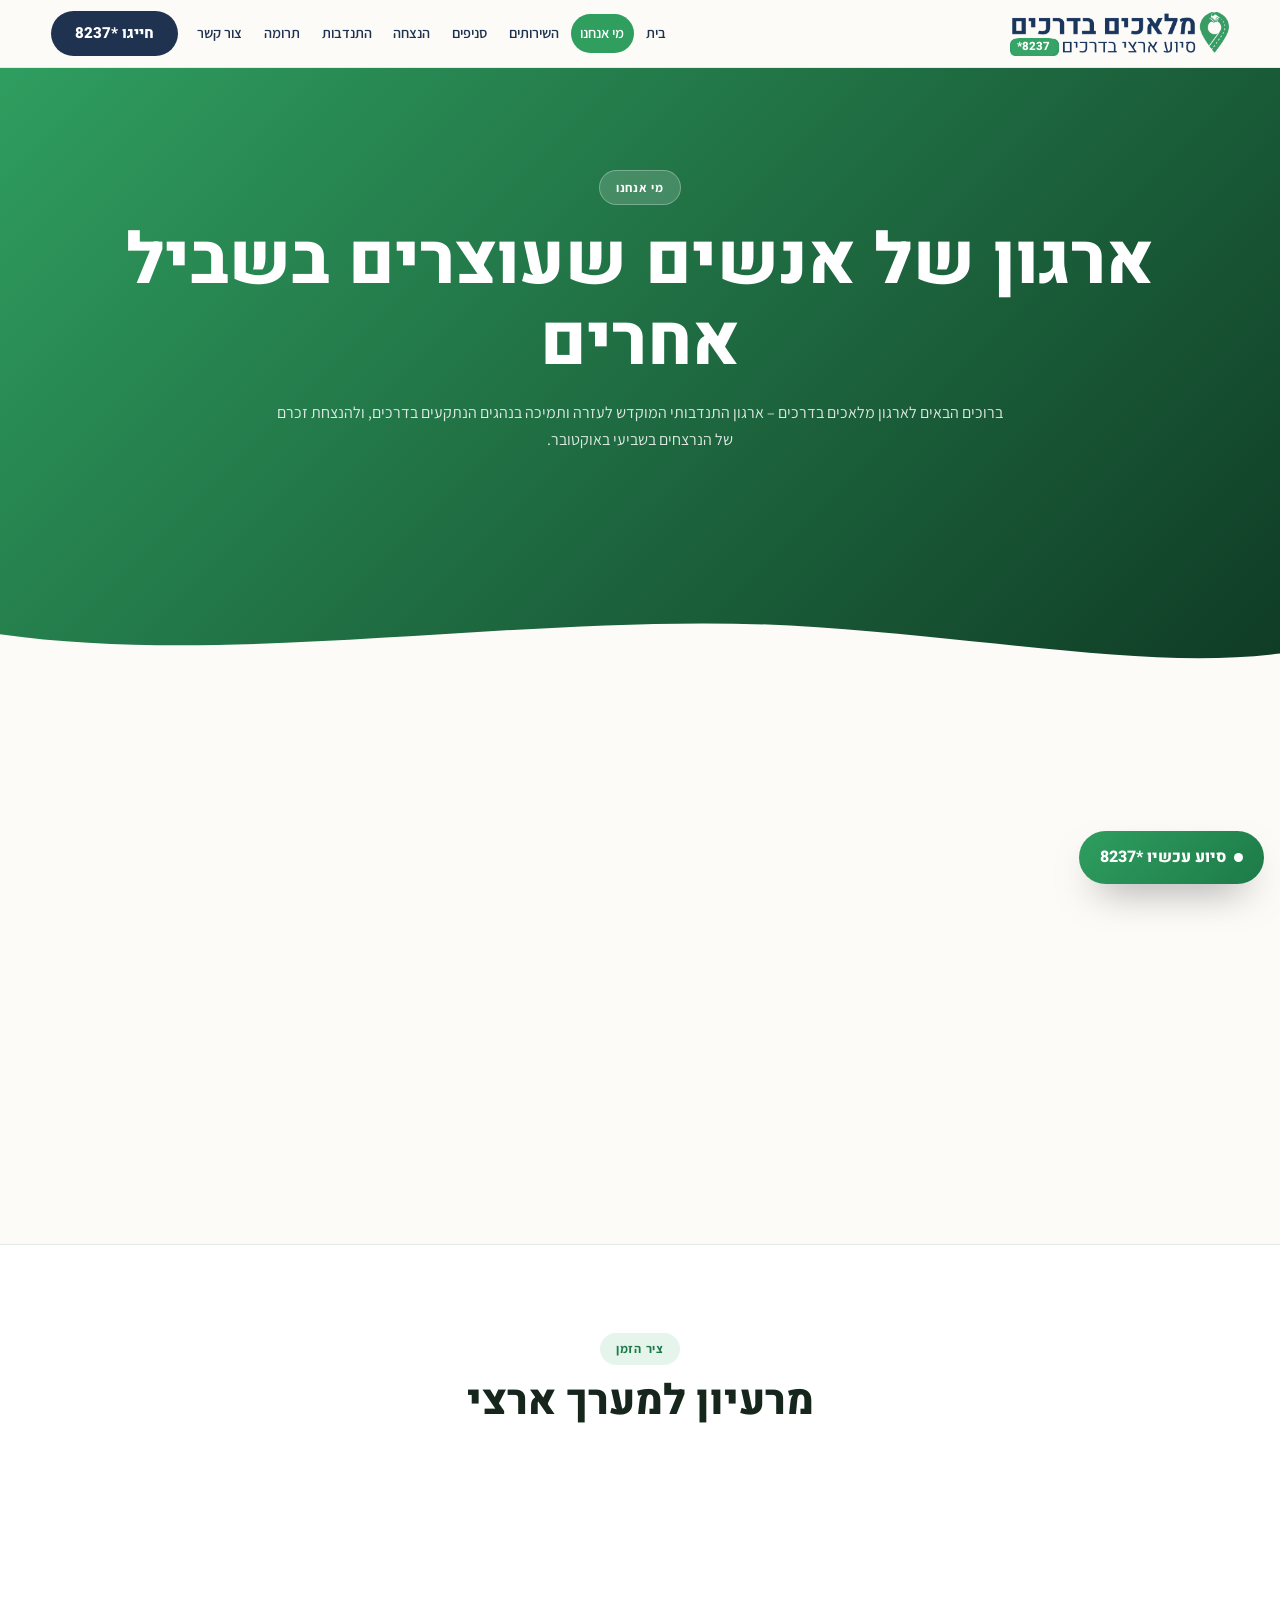
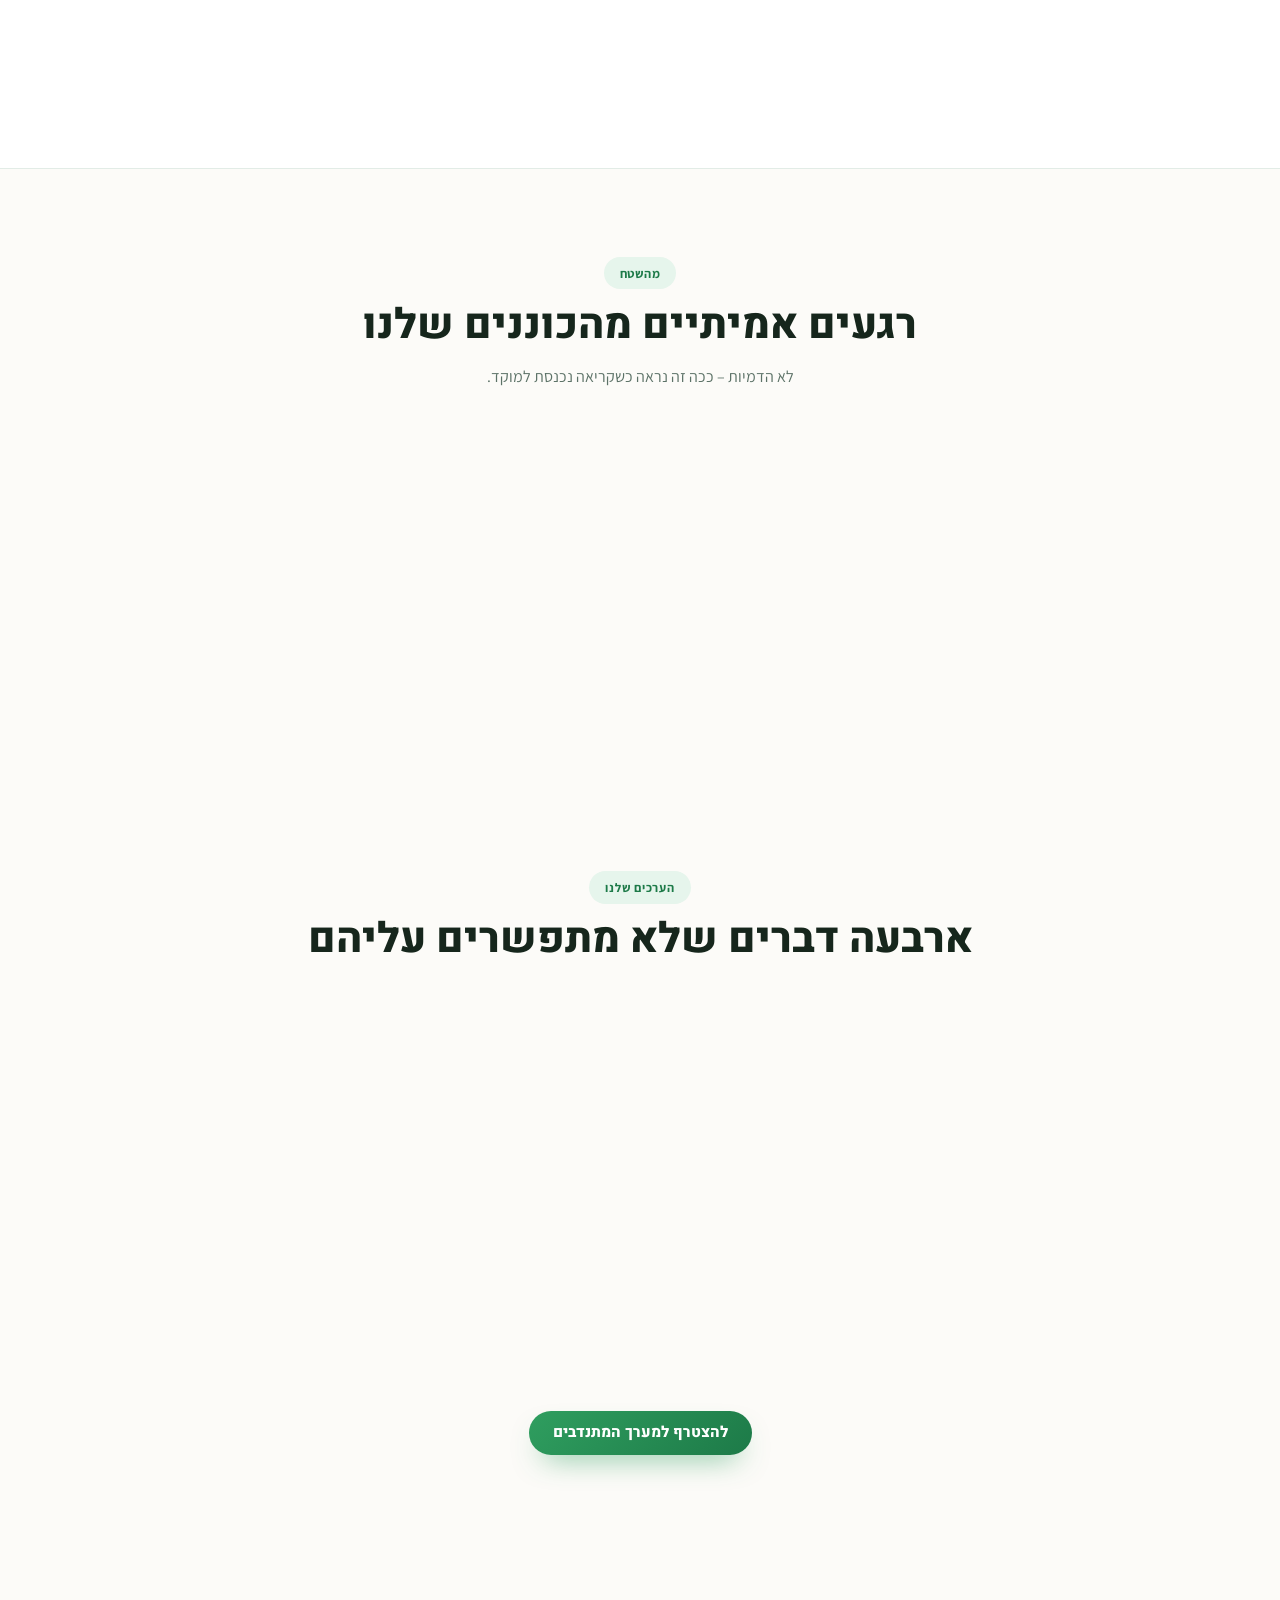
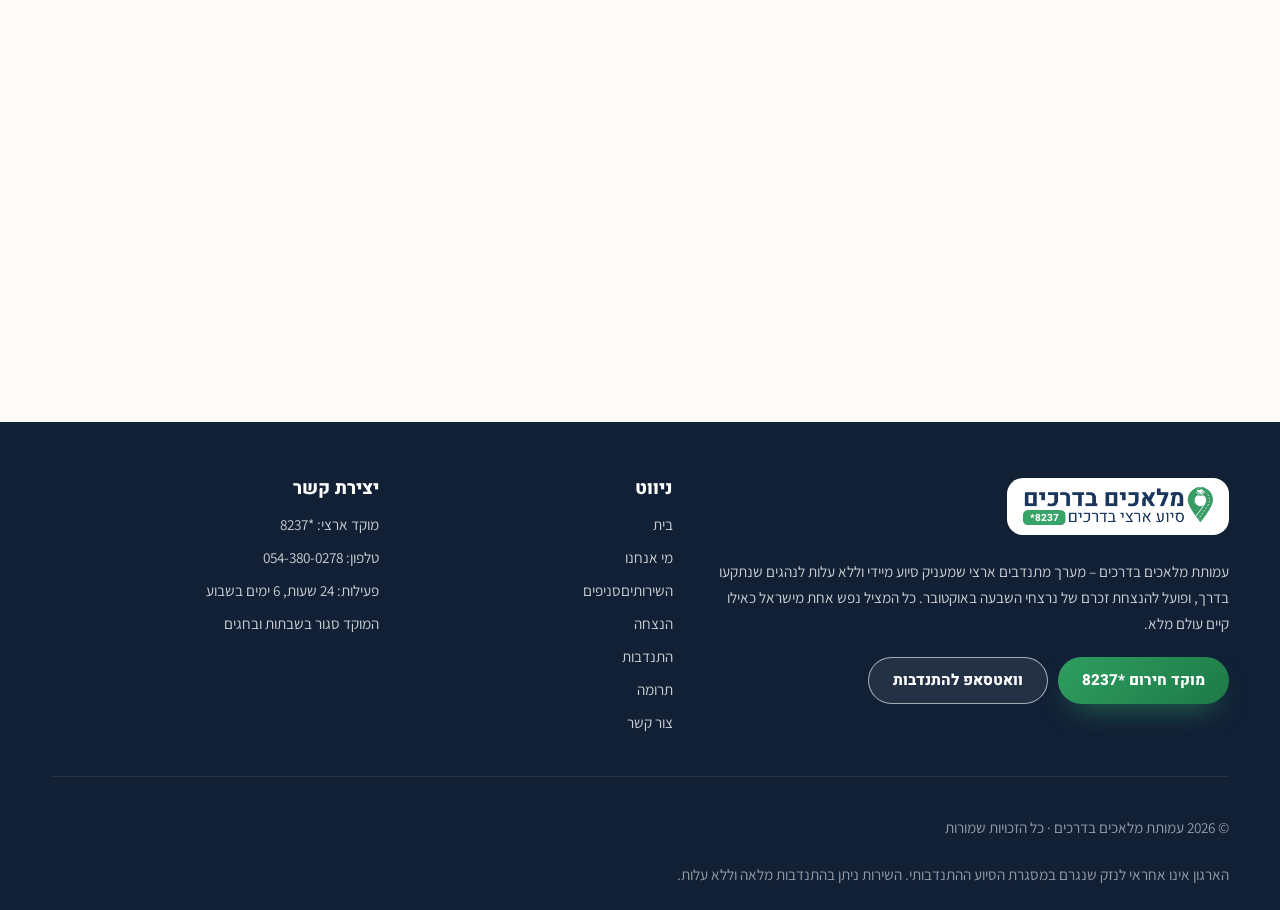
==== commit 82c952ea: "Update about.html" ====
--- a/about.html
+++ b/about.html
@@ -14,7 +14,7 @@
 <link rel="preconnect" href="https://fonts.googleapis.com">
 <link rel="preconnect" href="https://fonts.gstatic.com" crossorigin>
 <link href="https://fonts.googleapis.com/css2?family=Heebo:wght@400;600;700;800;900&family=Assistant:wght@300;400;500;600;700&display=swap" rel="stylesheet">
-<link rel="stylesheet" href="css/styles.css">
+<link rel="stylesheet" href="css/styles.css?v=20260827-4">
 </head>
 <body>
 
@@ -119,6 +119,6 @@
 <a class="floating-call" href="tel:*8237"><span class="pulse"></span>סיוע עכשיו *8237</a>
 <script src="js/branches.js"></script>
 <script src="js/news.js"></script>
-<script src="js/main.js"></script>
+<script src="js/main.js?v=20260827-4"></script>
 </body>
 </html>
--- a/css/styles.css
+++ b/css/styles.css
@@ -5,13 +5,13 @@
   --ink:#16261c; --muted:#5c7267; --line:#e2ece6; --white:#fff; --cream:#fcfbf8;
   --radius:22px; --shadow:0 18px 40px -22px rgba(15,59,37,.35);
   --shadow-lg:0 40px 80px -40px rgba(15,59,37,.5);
+  --ease-out:cubic-bezier(.23,1,.32,1); --ease-in-out:cubic-bezier(.77,0,.175,1);
 }
 *{box-sizing:border-box;margin:0;padding:0}
 html{scroll-behavior:smooth}
 body{font-family:"Assistant",system-ui,sans-serif;background:var(--cream);color:var(--ink);line-height:1.7;overflow-x:hidden}
 h1,h2,h3,strong,.btn{font-family:"Heebo","Assistant",sans-serif;font-weight:800;line-height:1.15}
 h1{font-size:clamp(2.3rem,5.6vw,4.4rem)}
-.memorial-title .gold{display:block;font-size:1.3em;margin-bottom:.1em}
 h2{font-size:clamp(1.6rem,3.4vw,2.6rem)}
 h3{font-size:1.15rem}
 img{max-width:100%;display:block;height:auto}
@@ -19,7 +19,7 @@
 .container{width:min(1180px,92vw);margin-inline:auto}
 section{position:relative}
 main>section{padding-block:clamp(3rem,7vw,5.5rem)}
-main>section.hero,main>section.page-hero,main>section.memorial-hero,main>section.ticker{padding-block:0}
+main>section.ticker{padding-block:0}
 .muted{color:var(--muted)}
 .small{font-size:.85rem}
 .center{text-align:center}
@@ -28,12 +28,16 @@
 .gold{color:var(--gold)}
 .quote{font-size:1.1rem;font-weight:600}
 .big-quote{font-size:clamp(1.1rem,2.4vw,1.6rem);font-weight:700;margin-top:1.4rem}
+.quote-accent{position:relative;padding-inline-start:1.45rem}
+.quote-accent::before{content:"“";position:absolute;inset-inline-start:0;top:-.25em;font:900 2rem/1 "Heebo",sans-serif;color:currentColor;opacity:.52}
+q{quotes:"״" "״"}
+q::before{content:open-quote}q::after{content:close-quote}
 .prose p{margin-top:1rem;color:var(--muted)}
 .narrow{width:min(880px,92vw)}
 
 /* buttons */
-.btn{display:inline-flex;align-items:center;justify-content:center;gap:.5rem;padding:.85rem 1.5rem;border-radius:999px;font-size:.95rem;border:0;cursor:pointer;transition:transform .25s,box-shadow .25s,background .25s}
-.btn:hover{transform:translateY(-2px)}
+.btn{display:inline-flex;align-items:center;justify-content:center;gap:.5rem;padding:.85rem 1.5rem;border-radius:999px;font-size:.95rem;border:0;cursor:pointer;transition:transform .2s var(--ease-out),box-shadow .2s var(--ease-out),background .2s ease}
+@media(hover:hover) and (pointer:fine){.btn:hover{transform:translateY(-2px)}}
 .btn-primary{background:linear-gradient(135deg,var(--green-600),var(--green-700));color:#fff;box-shadow:0 14px 30px -14px rgba(47,158,95,.8)}
 .btn-navy{background:var(--navy);color:#fff}
 .btn-white{background:#fff;color:var(--green-700);box-shadow:var(--shadow)}
@@ -48,7 +52,13 @@
 .site-header{position:sticky;top:0;z-index:60;backdrop-filter:blur(14px);background:rgba(252,251,248,.86);border-bottom:1px solid var(--line);transition:box-shadow .3s}
 .site-header.scrolled{box-shadow:0 10px 30px -20px rgba(0,0,0,.4)}
 .header-inner{display:flex;align-items:center;justify-content:space-between;gap:1rem;padding-block:.7rem}
+.brand{position:relative;display:inline-block;flex:0 0 auto}
 .brand img{height:44px;width:auto}
+.brand::after,.intro-logo-wrap::after,.footer-logo::after{
+  content:"*8237";direction:ltr;unicode-bidi:bidi-override;position:absolute;display:grid;place-items:center;
+  background:#35a466;color:#fff;border-radius:999px;font-family:"Heebo",Arial,sans-serif;font-weight:800;line-height:1;
+}
+.brand::after{left:0;bottom:0;width:22.2%;height:39.5%;font-size:11.5px}
 .header-actions{display:flex;align-items:center;gap:.6rem}
 .desktop-nav{display:none;gap:.2rem}
 .nav-link{padding:.5rem .8rem;border-radius:999px;color:var(--navy);font-weight:600;font-size:.95rem}
@@ -66,24 +76,26 @@
 .hero {
   background: radial-gradient(120% 120% at 80% 0%, var(--green-500), var(--green-700) 55%, var(--green-900));
   color: #fff;
-  padding-top: clamp(2.5rem, 6vw, 4.5rem);
-  padding-bottom: clamp(10rem, 18vw, 14rem); /* הגדלנו משמעותית את הריווח התחתון כדי לדחוף את הגלים */
-  min-height: 90vh; /* מגדיר גובה מינימלי של 80% מגובה המסך */
+  padding-top: clamp(3rem, 6vw, 5rem);
+  padding-bottom: clamp(6.5rem, 9vw, 8rem);
+  min-height: min(820px, calc(100dvh - 68px));
   display: flex;
-  align-items: center; /* עוזר למרכז את התוכן אנכית באזור המוגדל */
+  align-items: center;
 }
 .hero-grid{display:grid;gap:2.5rem;align-items:center}
-.hero-copy h1{margin:1rem 0}
+.hero-copy h1{margin:1rem 0;font-size:clamp(2.65rem,5.2vw,4.25rem);letter-spacing:-.025em;text-wrap:balance}
 .hero-copy p{color:rgba(255,255,255,.85);max-width:34rem}
 .hero-actions{display:flex;flex-wrap:wrap;gap:.7rem;margin-top:1.8rem}
-.road-strip{position:relative;width:170px;height:26px;margin-top:1rem;overflow:hidden}
+.road-strip{position:relative;width:min(240px,68vw);height:26px;margin-top:1rem;overflow:hidden}
 .road-strip::before{content:"";position:absolute;top:50%;left:0;right:0;height:2px;background:repeating-linear-gradient(90deg,rgba(255,255,255,.45) 0 10px,transparent 10px 18px);transform:translateY(-50%)}
-.road-strip-car{position:absolute;top:50%;transform:translateY(-50%);animation:roadDrive 3.2s linear infinite}
-@keyframes roadDrive{0%{left:-24px}100%{left:170px}}
-.hero-stats{display:flex;flex-wrap:wrap;gap:2rem;margin-top:2.2rem;padding-top:1.5rem;border-top:1px solid rgba(255,255,255,.25)}
+.road-strip-car{position:absolute;top:50%;left:0;animation:roadDrive 3.2s linear infinite;will-change:transform}
+@keyframes roadDrive{from{transform:translate3d(-26px,-50%,0)}to{transform:translate3d(242px,-50%,0)}}
+.hero-stats{display:grid;grid-template-columns:repeat(3,minmax(0,1fr));gap:1rem;margin-top:2.2rem;padding-top:1.5rem;border-top:1px solid rgba(255,255,255,.25)}
 .hero-stats dt{font-family:"Heebo";font-size:1.7rem;font-weight:900}
 .hero-stats dd{color:rgba(255,255,255,.75);font-size:.85rem}
-.hero-art img{filter:drop-shadow(0 40px 50px rgba(0,0,0,.35));animation:float 7s ease-in-out infinite}
+.hero-art{position:relative;isolation:isolate}
+.hero-art::before{content:"";position:absolute;inset:12% 8%;z-index:-1;border-radius:50%;background:radial-gradient(circle,rgba(255,255,255,.22),transparent 68%);filter:blur(18px)}
+.hero-art img{width:100%;filter:drop-shadow(0 40px 50px rgba(0,0,0,.25));animation:float 7s var(--ease-in-out) infinite}
 @media(min-width:900px){.hero-grid{grid-template-columns:1fr 1.05fr}.hero-art{order:-1}}
 .wave{position:absolute;bottom:-1px;left:0;width:100%;height:70px;fill:var(--cream)}
 
@@ -158,13 +170,19 @@
 .contact-primary p{color:rgba(255,255,255,.8)}
 
 /* ticker */
-.ticker{background:var(--green-100);border-block:1px solid var(--line);overflow:hidden;padding-block:.7rem}
-.ticker-track{display:flex;gap:2.5rem;width:max-content;animation:marquee 34s linear infinite;color:var(--green-700);font-weight:600;white-space:nowrap}
-.ticker-track.slow{animation-duration:60s;gap:1.2rem;padding-inline:1.2rem;white-space:normal}
+.ticker{background:var(--green-100);border-block:1px solid var(--line);overflow:hidden;padding-block:.7rem;direction:ltr}
+.ticker-track{display:flex;gap:0;width:max-content;animation:tickerMove 34s linear infinite;color:var(--green-700);font-weight:600;white-space:nowrap;will-change:transform}
+.ticker-group{display:flex;flex:none;gap:2.5rem;padding-inline-end:2.5rem}
+.ticker-group span{direction:rtl;display:inline-flex;align-items:center;gap:.75rem}
+.ticker-group span::before{content:"";width:.42rem;height:.42rem;border-radius:50%;background:var(--green-500);flex:0 0 auto}
+.ticker-track.slow{animation-duration:60s;gap:0;padding-inline:0;white-space:normal}
+.testimonial-group{display:flex;flex:none;gap:1.2rem;padding-inline-end:1.2rem}
 .ticker-track.slow .quote-card{width:min(340px,78vw);flex:0 0 auto}
-.quote-card p{font-weight:600}
+.quote-card{direction:rtl}
+.quote-card p{font-weight:600;position:relative;padding-inline-start:1rem}
+.quote-card p::before{content:"“";position:absolute;inset-inline-start:0;top:-.15em;color:var(--green-600);font:900 1.45rem/1 "Heebo",sans-serif}
 .quote-card footer{margin-top:.7rem;color:var(--muted);font-size:.88rem}
-@keyframes marquee{from{transform:translateX(0)}to{transform:translateX(50%)}}
+@keyframes tickerMove{from{transform:translate3d(0,0,0)}to{transform:translate3d(-50%,0,0)}}
 
 /* faq */
 .faq{display:grid;gap:.8rem}
@@ -205,13 +223,16 @@
 .candle-form .btn{flex:1 1 140px}
 .candle-msg{margin-top:1.1rem;color:var(--gold);font-weight:700}
 .candle-note{margin-top:.6rem;color:rgba(255,255,255,.5);font-size:.8rem}
-.memorial-hero{position:relative;color:#fff;padding-block:clamp(4rem,10vw,7rem);text-align:center;overflow:hidden;background:#0b1523}
+.memorial-hero{position:relative;color:#fff;padding:clamp(4.8rem,10vw,7.5rem) 0 clamp(7.2rem,12vw,9.5rem);min-height:clamp(560px,72dvh,780px);display:grid;align-items:center;text-align:center;overflow:hidden;background:#0b1523}
 .memorial-hero .container{position:relative;z-index:2;width:min(880px,92vw)}
-.memorial-hero h1{margin:1rem 0}
-.memorial-bg{position:absolute;inset:-10% 0}
-.memorial-bg img{width:100%;height:100%;object-fit:cover;opacity:.35}
-.memorial-hero::after{content:"";position:absolute;inset:0;background:linear-gradient(180deg,rgba(11,21,35,.72),rgba(11,21,35,.94))}
+.memorial-hero h1{margin:.45rem 0 1rem;font-size:clamp(2.6rem,6vw,5rem);text-wrap:balance}
+.memorial-kicker{display:block;color:var(--gold);font:900 clamp(1.15rem,2.2vw,1.55rem)/1 "Heebo",sans-serif;letter-spacing:.04em}
+.memorial-bg{position:absolute;inset:-8% 0}
+.memorial-bg img{width:100%;height:100%;object-fit:cover;object-position:center;opacity:.68}
+.memorial-hero::after{content:"";position:absolute;inset:0;background:linear-gradient(180deg,rgba(11,21,35,.5),rgba(11,21,35,.86) 72%,#0b1523 100%)}
 .memorial-date-mark{position:absolute;top:50%;inset-inline-end:3%;transform:translateY(-50%);font-family:"Heebo",sans-serif;font-weight:900;font-size:clamp(4.5rem,15vw,12rem);color:var(--green-500);opacity:.18;letter-spacing:.02em;pointer-events:none;z-index:1;line-height:1}
+.memorial-wave{height:clamp(58px,7vw,92px)}
+.memorial-feature-image{width:100%;aspect-ratio:16/10;object-fit:cover;object-position:center}
 
 .page-hero {
   background: linear-gradient(135deg, var(--green-600), var(--green-900));
@@ -225,6 +246,10 @@
 }
 .page-hero h1{margin:1rem 0}
 .page-hero p{color:rgba(255,255,255,.85);max-width:46rem;margin-inline:auto}
+.page-hero .container{position:relative;z-index:2}
+.page-hero-stats{display:grid;grid-template-columns:repeat(3,minmax(0,1fr));gap:.8rem;max-width:660px;margin:2rem auto 0;padding-top:1.25rem;border-top:1px solid rgba(255,255,255,.25)}
+.page-hero-stats dt{font:900 clamp(1.25rem,3vw,1.75rem)/1.15 "Heebo",sans-serif;color:#fff}
+.page-hero-stats dd{margin-top:.3rem;color:rgba(255,255,255,.72);font-size:.82rem}
 
 /* forms */
 .form-card{background:#fff;border:1px solid var(--line);border-radius:28px;padding:1.8rem;box-shadow:var(--shadow-lg)}
@@ -239,8 +264,9 @@
 .site-footer{background:var(--navy-900);color:rgba(255,255,255,.78);padding-top:3.5rem;margin-top:2rem}
 .footer-grid{display:grid;gap:2rem}
 @media(min-width:900px){.footer-grid{grid-template-columns:1.6fr .8fr 1fr}}
-.footer-logo{display:inline-block;background:#fff;border-radius:16px;padding:.6rem 1rem}
+.footer-logo{display:inline-block;position:relative;background:#fff;border-radius:16px;padding:.6rem 1rem}
 .footer-logo img{height:38px;width:auto}
+.footer-logo::after{left:1rem;bottom:.6rem;width:42px;height:15px;font-size:10px}
 .site-footer p{margin-top:1rem;font-size:.95rem}
 .site-footer h3{color:#fff;margin-bottom:.8rem}
 .footer-links{list-style:none;display:grid;gap:.45rem;font-size:.95rem}
@@ -266,6 +292,12 @@
   .app-nav{display:flex}
   .floating-call{display:none}
   .site-footer{padding-bottom:calc(4.7rem + env(safe-area-inset-bottom))}
+  .header-inner{gap:.5rem}
+  .brand img{height:38px}
+  .brand::after{font-size:10px}
+  .header-actions{gap:.35rem}
+  .header-actions>.btn{padding:.72rem 1rem;font-size:.84rem}
+  .burger{width:40px;height:40px}
   a,button,.btn,.nav-link,.faq-q{-webkit-tap-highlight-color:transparent}
   .btn:active,.card.tilt:active{transform:scale(.97)}
 }
@@ -294,7 +326,9 @@
 .road-dashes{position:absolute;bottom:3px;inset-inline:6%;height:2px;background:repeating-linear-gradient(90deg,#fff 0 18px,transparent 18px 34px)}
 .intro-car{position:absolute;bottom:8px;width:86px;animation:drive 2.1s cubic-bezier(.4,0,.5,1) forwards}
 @keyframes drive{0%{transform:translateX(-160%) scale(.9)}100%{transform:translateX(160%) scale(1)}}
-.intro-logo{width:min(320px,72vw);margin-inline:auto;opacity:0;animation:logoIn .9s .7s forwards}
+.intro-logo-wrap{position:relative;display:block;width:min(320px,72vw);margin-inline:auto;opacity:0;animation:logoIn .9s .7s forwards}
+.intro-logo{width:100%}
+.intro-logo-wrap::after{left:0;bottom:0;width:22.2%;height:39.5%;font-size:16px}
 .intro-tag{margin-top:.6rem;color:var(--green-700);font-weight:700;letter-spacing:.14em;opacity:0;animation:logoIn .8s 1.3s forwards}
 @keyframes logoIn{from{opacity:0;transform:translateY(14px) scale(.96)}to{opacity:1;transform:none}}
 body.loading{overflow:hidden}
@@ -305,7 +339,7 @@
    ========================================================= */
 
 /* 1. breathing room between the white sticky header and the first hero pill */
-.hero-copy > .pill-light{margin-top:clamp(1.4rem,5vw,2.8rem)}
+.hero-copy > .pill-light{margin-top:0}
 .page-hero .pill-light{margin-top:clamp(.6rem,3vw,1.4rem)}
 
 /* 2. hero actions – two clear options only (call / donate) */
@@ -423,8 +457,6 @@
 .oct-figure img{width:100%;height:clamp(280px,42vw,440px);object-fit:cover;opacity:.9}
 .oct-figure::after{content:"";position:absolute;inset:0;background:linear-gradient(200deg,rgba(11,21,35,.05),rgba(11,21,35,.72))}
 .oct-figure figcaption{position:absolute;inset-inline:1.2rem;bottom:1.1rem;z-index:2;font-size:.88rem;color:rgba(255,255,255,.9);font-weight:600}
-.oct-figure .oct-badge{position:absolute;top:1.1rem;inset-inline-start:1.1rem;z-index:2;background:rgba(47,158,95,.92);color:#fff;border-radius:999px;padding:.35rem 1rem;font:900 .95rem "Heebo",sans-serif;letter-spacing:.04em}
-
 /* volunteer portrait, blended into the dark panel */
 .crew{background:linear-gradient(150deg,var(--navy-900),#0b1523);color:#fff;overflow:hidden}
 .crew .section-head.start h2,.crew h3{color:#fff}
@@ -442,12 +474,29 @@
 /* slightly tighter desktop nav – one more item fits */
 @media(min-width:1024px) and (max-width:1300px){.nav-link{padding:.45rem .58rem;font-size:.9rem}}
 
-/* hero without the 3D illustration – single, well-proportioned column */
-.hero-grid.solo{max-width:52rem}
-@media(min-width:900px){.hero-grid.solo{grid-template-columns:1fr}}
-.hero-grid.solo .hero-copy p{max-width:40rem}
-.hero-grid.solo .hero-stats{max-width:46rem}
-
 /* map pin overlay must sit exactly on top of the (never clipped) map */
 .map-pins{position:absolute;inset:0;pointer-events:none}
 .map-pins .map-pin{pointer-events:auto}
+
+@media(max-width:899px){
+  .hero{min-height:auto;padding-top:2.8rem;padding-bottom:6.3rem}
+  .hero-grid{gap:1.1rem}
+  .hero-copy p{font-size:.98rem}
+  .hero-art{width:min(520px,100%);margin:-.5rem auto -1.25rem}
+  .hero-art img{max-height:340px;object-fit:contain}
+  .hero-stats{gap:.45rem;margin-top:1.6rem;padding-top:1.1rem}
+  .hero-stats>div{padding-inline-start:0;padding-top:2.25rem;text-align:center}
+  .hero-stats>div::before{top:0;inset-inline-start:50%;transform:translateX(-50%);width:1.8rem;height:1.8rem}
+  .hero-stats dt{font-size:clamp(1.1rem,5vw,1.45rem)}
+  .hero-stats dd{font-size:.72rem;line-height:1.35}
+  .page-hero{min-height:auto;padding-top:3.2rem;padding-bottom:7.5rem}
+  .page-hero-stats{gap:.4rem}
+  .page-hero-stats dd{font-size:.7rem;line-height:1.35}
+  .memorial-hero{min-height:600px;padding-bottom:8rem}
+}
+
+@media(max-width:360px){
+  .header-actions>.btn{display:none}
+  .brand img{height:38px}
+  .hero-actions.duo .btn{min-width:100%}
+}
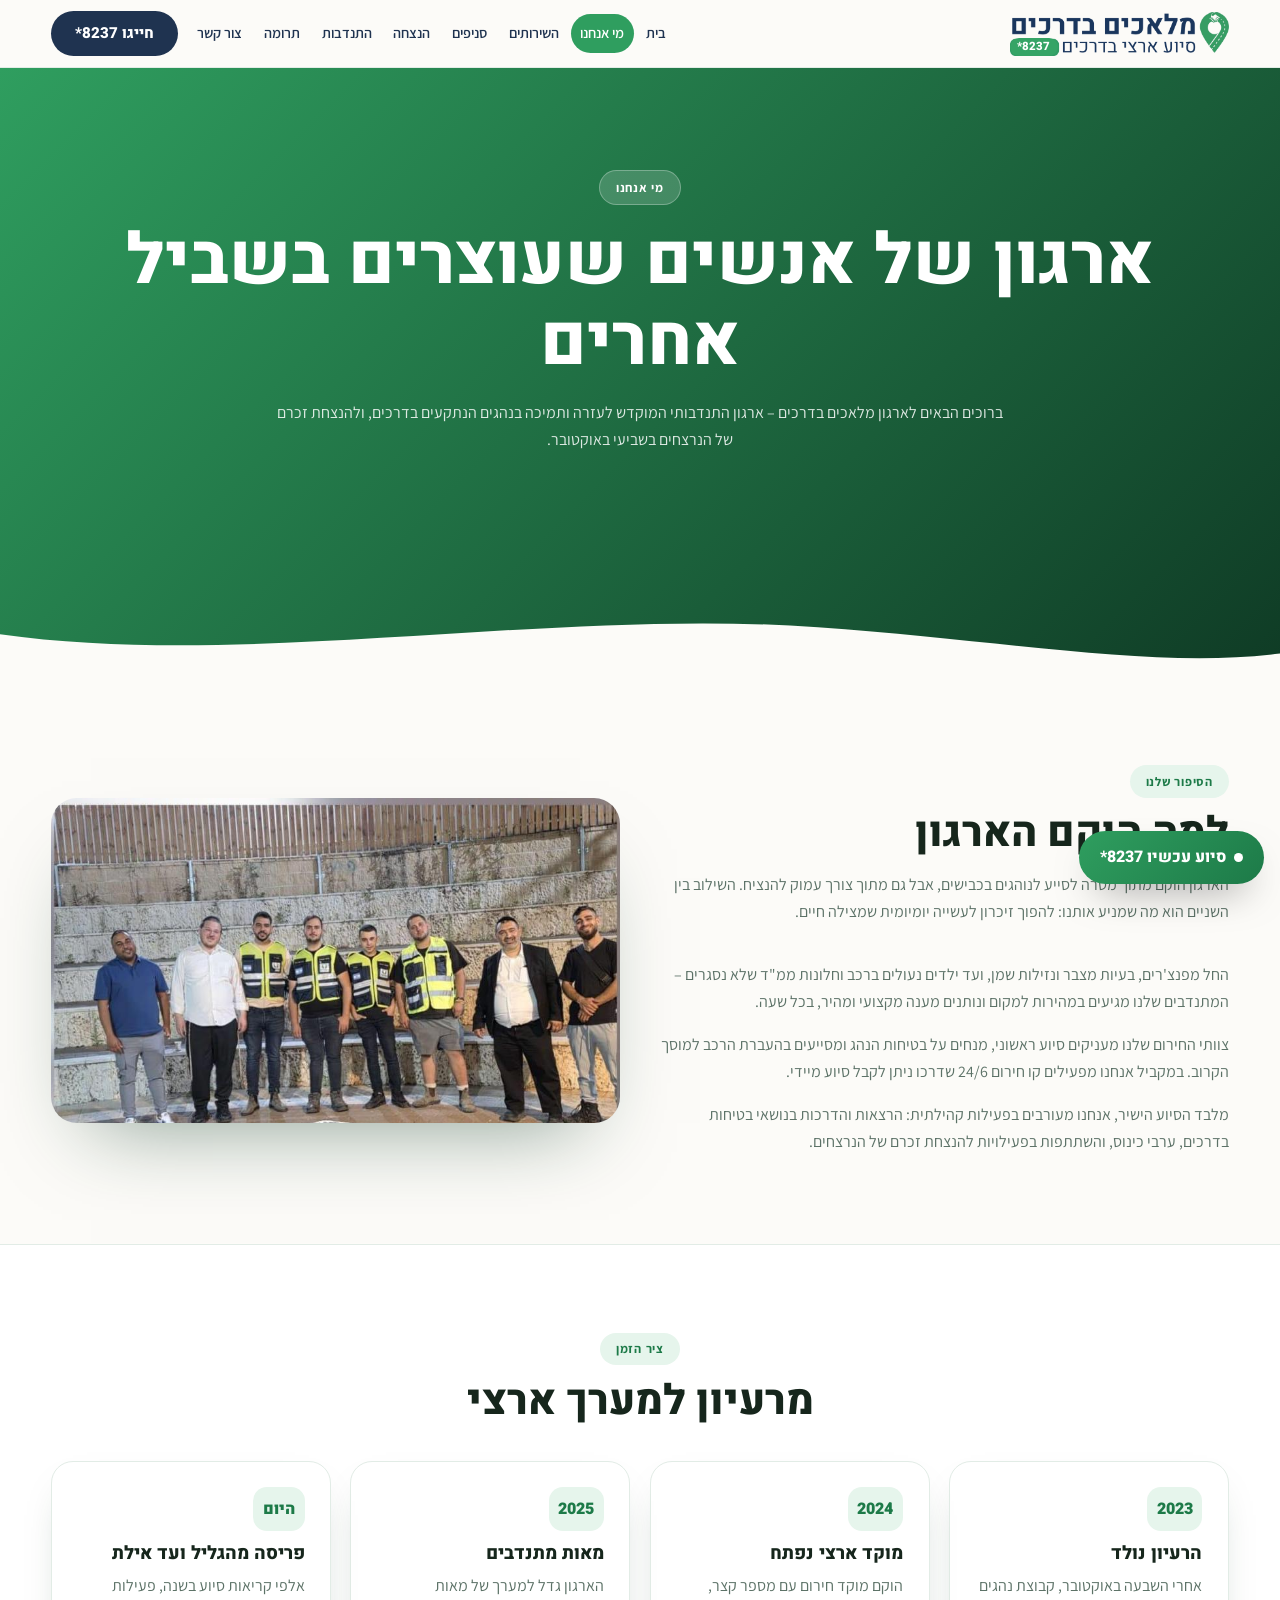
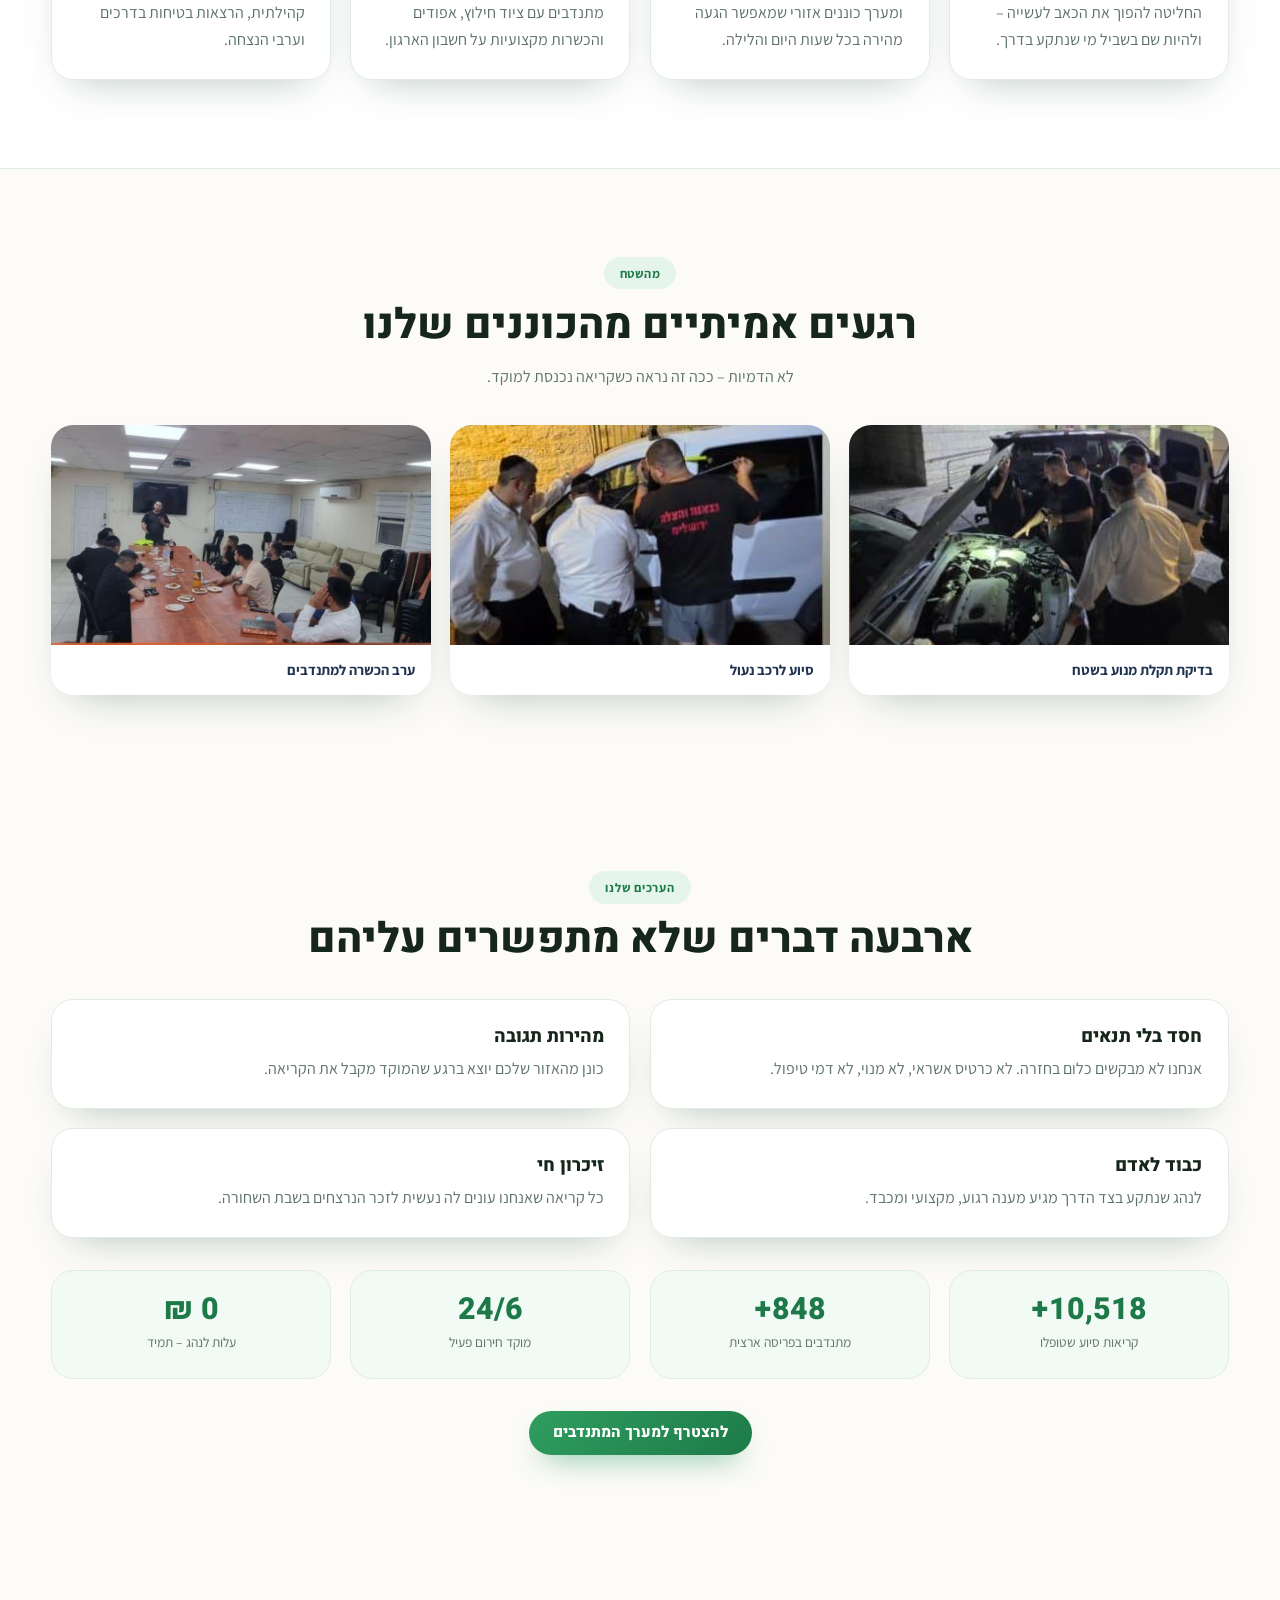
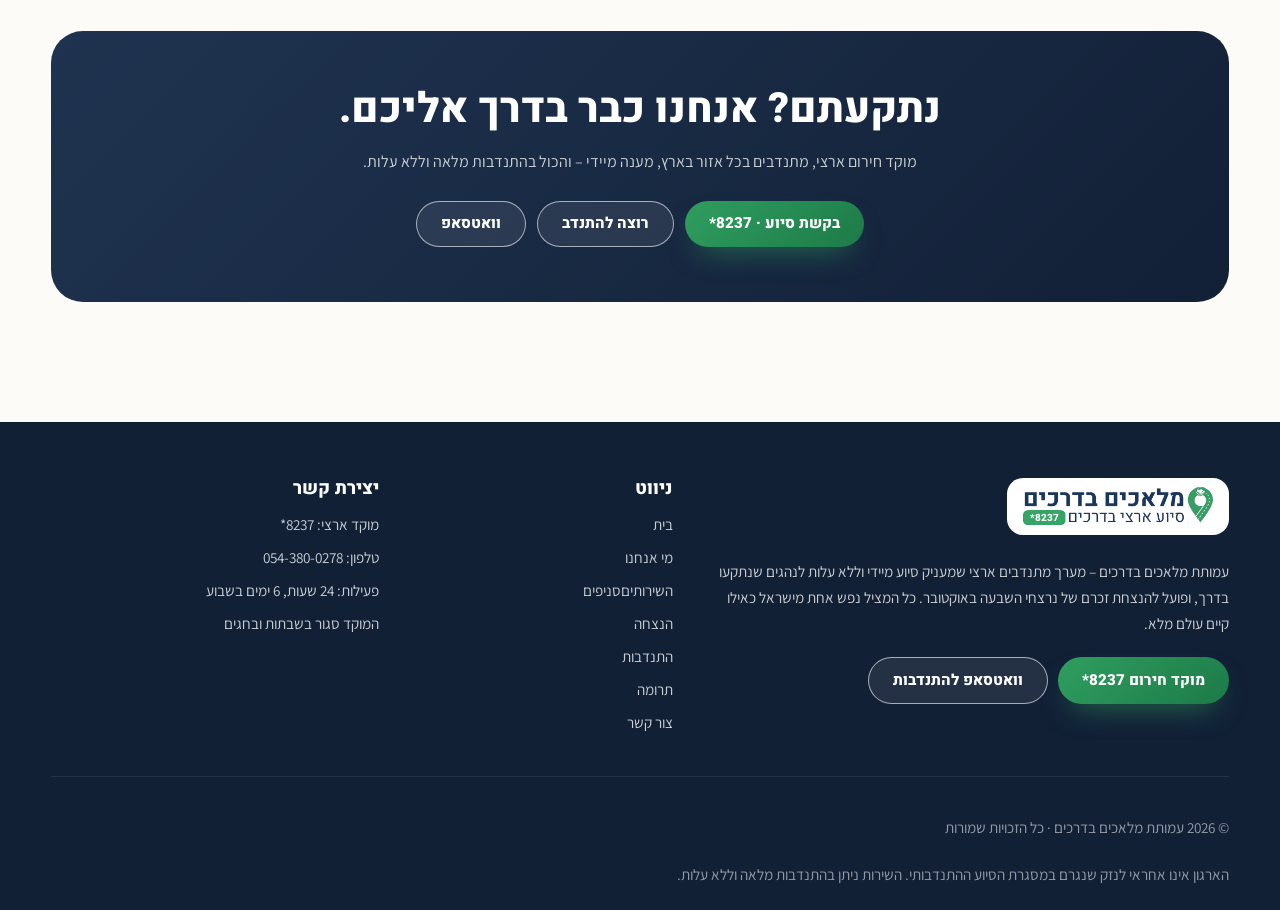
==== commit 9de00c4a: "Add files via upload" ====
--- a/about.html
+++ b/about.html
@@ -14,7 +14,7 @@
 <link rel="preconnect" href="https://fonts.googleapis.com">
 <link rel="preconnect" href="https://fonts.gstatic.com" crossorigin>
 <link href="https://fonts.googleapis.com/css2?family=Heebo:wght@400;600;700;800;900&family=Assistant:wght@300;400;500;600;700&display=swap" rel="stylesheet">
-<link rel="stylesheet" href="css/styles.css?v=20260827-4">
+<link rel="stylesheet" href="css/styles.css?v=20260827-5">
 </head>
 <body>
 
@@ -119,6 +119,6 @@
 <a class="floating-call" href="tel:*8237"><span class="pulse"></span>סיוע עכשיו *8237</a>
 <script src="js/branches.js"></script>
 <script src="js/news.js"></script>
-<script src="js/main.js?v=20260827-4"></script>
+<script src="js/main.js?v=20260827-5"></script>
 </body>
 </html>
--- a/css/styles.css
+++ b/css/styles.css
@@ -175,9 +175,13 @@
 .ticker-group{display:flex;flex:none;gap:2.5rem;padding-inline-end:2.5rem}
 .ticker-group span{direction:rtl;display:inline-flex;align-items:center;gap:.75rem}
 .ticker-group span::before{content:"";width:.42rem;height:.42rem;border-radius:50%;background:var(--green-500);flex:0 0 auto}
-.ticker-track.slow{animation-duration:60s;gap:0;padding-inline:0;white-space:normal}
-.testimonial-group{display:flex;flex:none;gap:1.2rem;padding-inline-end:1.2rem}
-.ticker-track.slow .quote-card{width:min(340px,78vw);flex:0 0 auto}
+.stories-band{overflow:hidden}
+.testimonial-rail{display:flex;gap:1.2rem;overflow-x:auto;padding-bottom:1rem;scroll-snap-type:x mandatory;scrollbar-width:thin;scrollbar-color:var(--green-500) transparent}
+.testimonial-rail::-webkit-scrollbar{height:7px}
+.testimonial-rail::-webkit-scrollbar-thumb{background:var(--green-500);border-radius:999px}
+.story-card{flex:0 0 min(340px,82vw);padding:0;overflow:hidden;scroll-snap-align:start}
+.story-card>img{width:100%;aspect-ratio:16/9;object-fit:cover;background:var(--green-50)}
+.story-card .quote-card{padding:1.25rem 1.35rem 1.4rem}
 .quote-card{direction:rtl}
 .quote-card p{font-weight:600;position:relative;padding-inline-start:1rem}
 .quote-card p::before{content:"“";position:absolute;inset-inline-start:0;top:-.15em;color:var(--green-600);font:900 1.45rem/1 "Heebo",sans-serif}
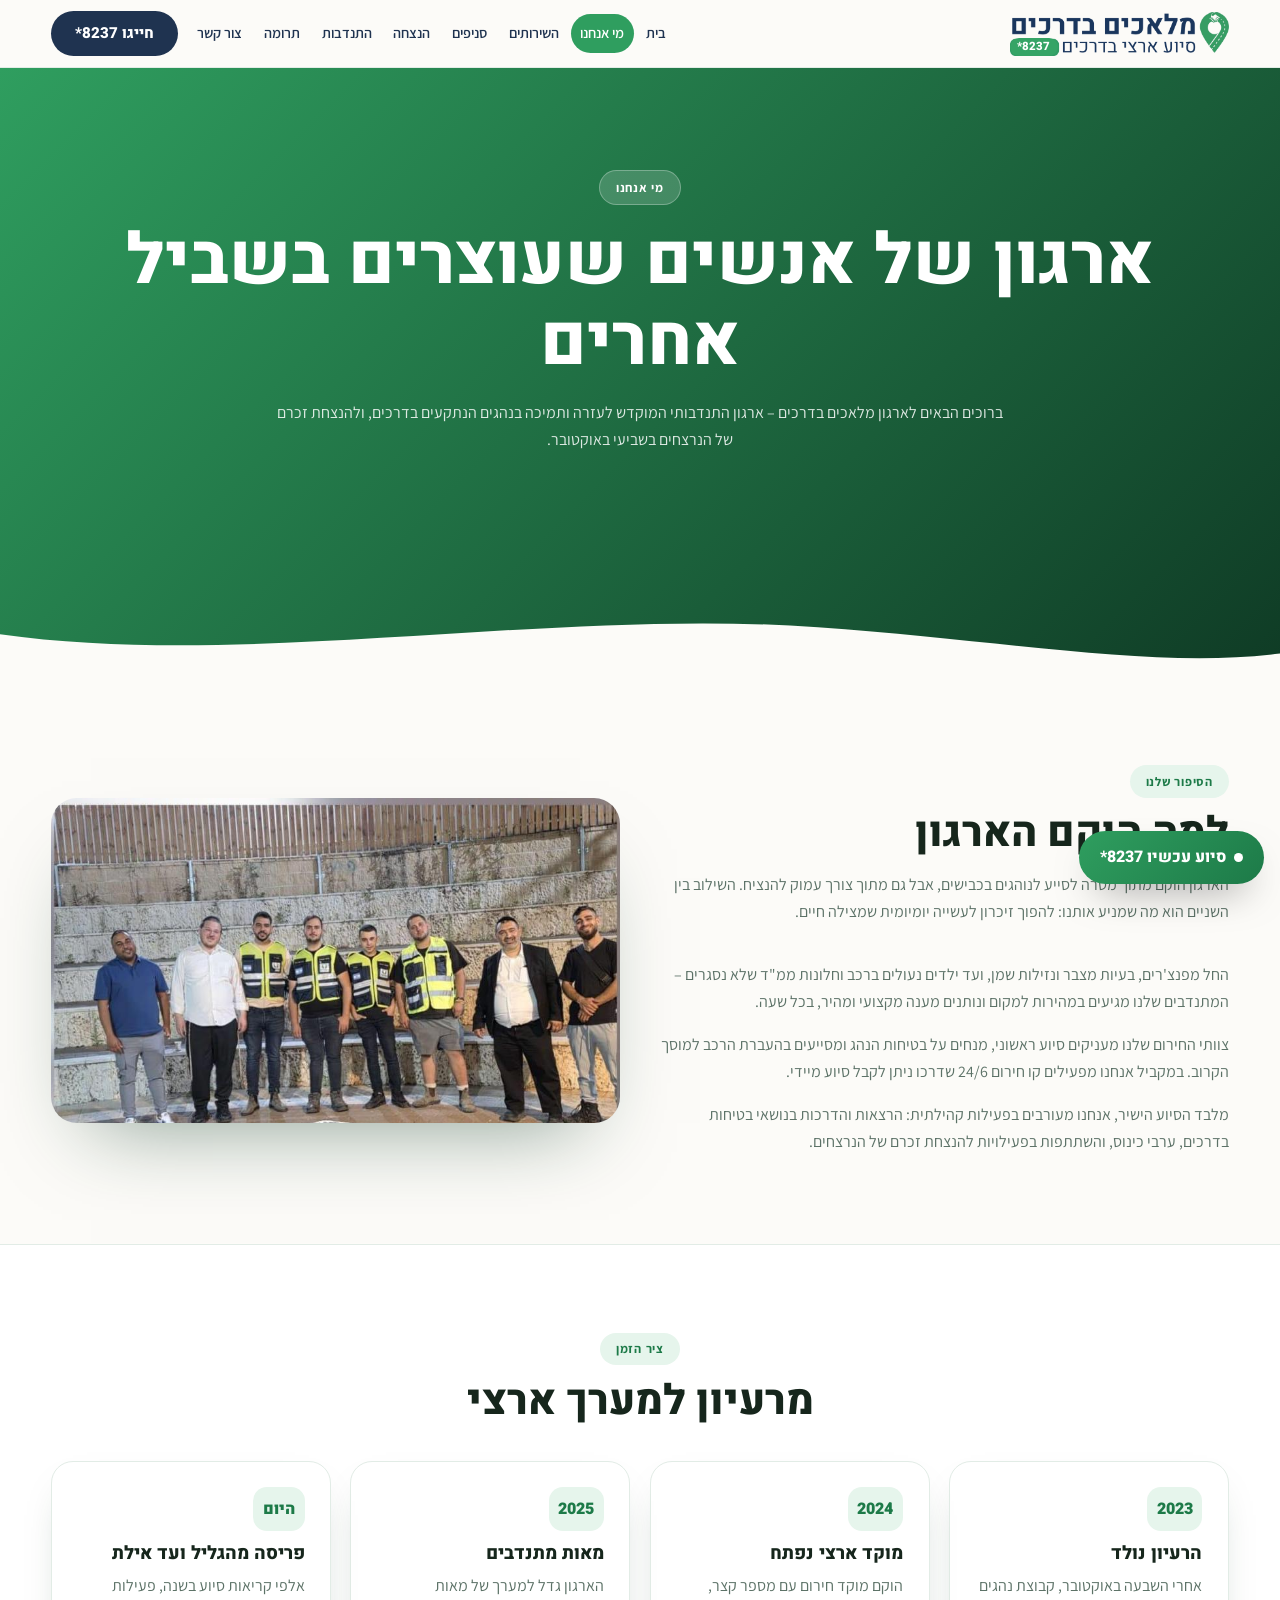
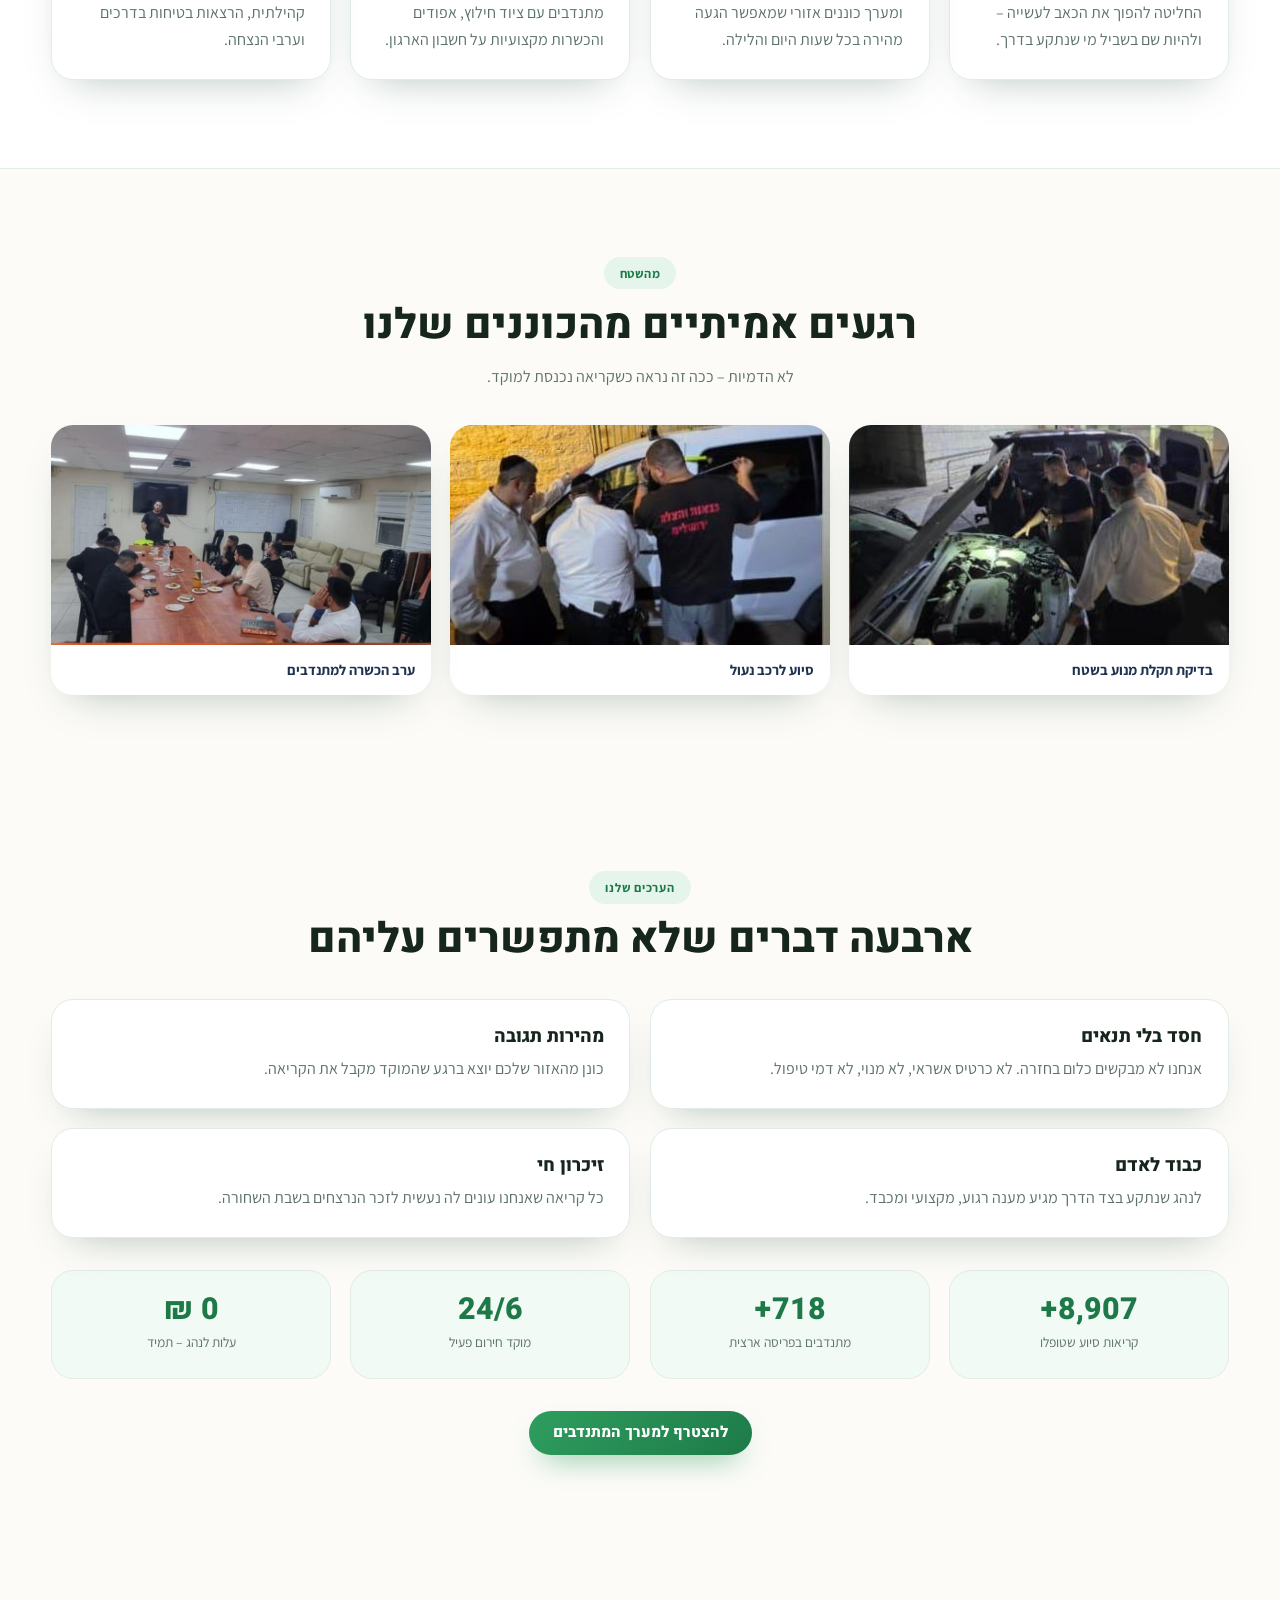
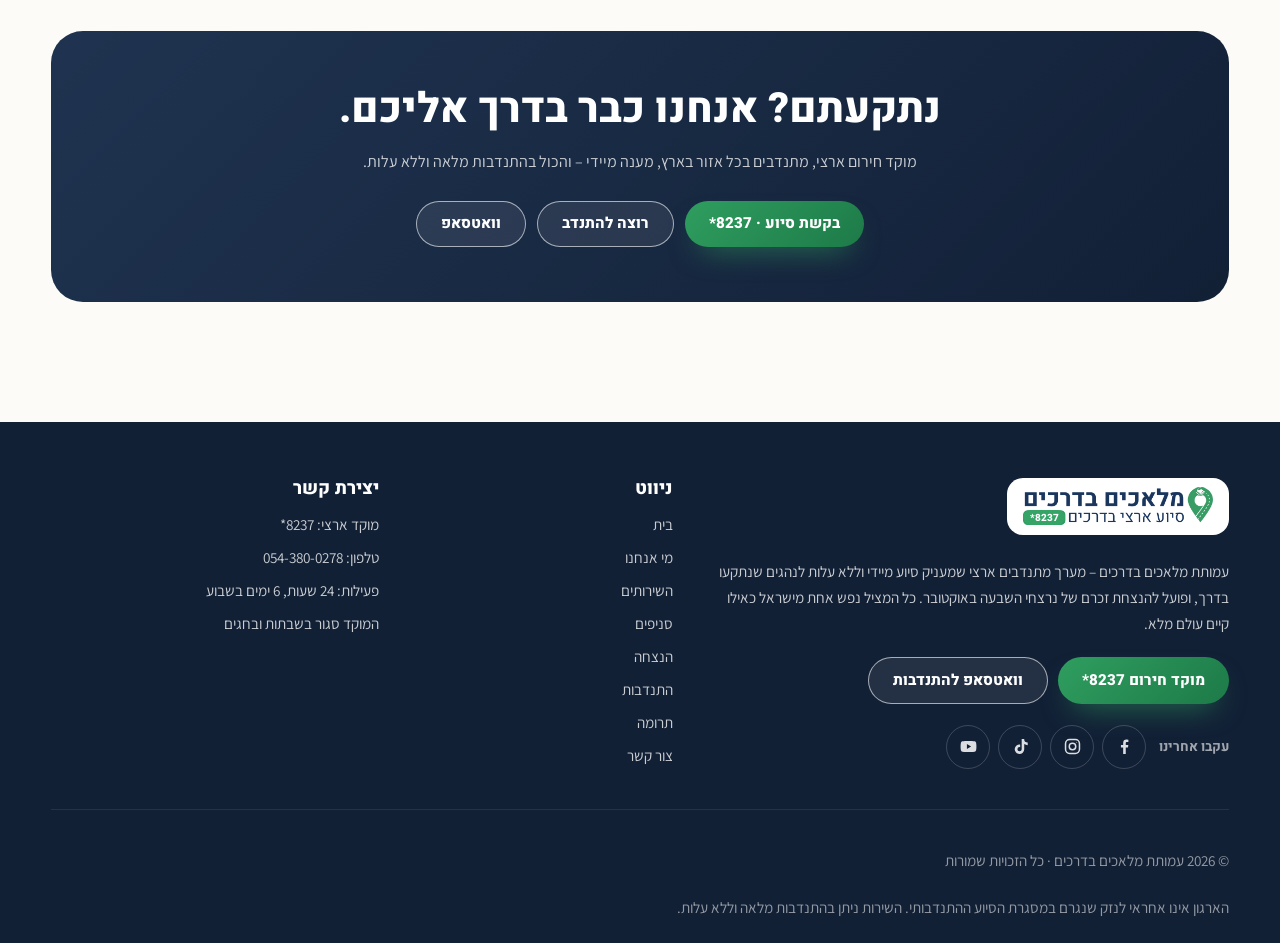
==== commit 399dd9ad: "Add files via upload" ====
--- a/about.html
+++ b/about.html
@@ -14,7 +14,7 @@
 <link rel="preconnect" href="https://fonts.googleapis.com">
 <link rel="preconnect" href="https://fonts.gstatic.com" crossorigin>
 <link href="https://fonts.googleapis.com/css2?family=Heebo:wght@400;600;700;800;900&family=Assistant:wght@300;400;500;600;700&display=swap" rel="stylesheet">
-<link rel="stylesheet" href="css/styles.css?v=20260827-5">
+<link rel="stylesheet" href="css/styles.css?v=20260930-1">
 </head>
 <body>
 
@@ -96,8 +96,9 @@
         <a class="btn btn-primary" href="tel:*8237">מוקד חירום *8237</a>
         <a class="btn btn-ghost-light" href="https://wa.me/972543800278">וואטסאפ להתנדבות</a>
       </div>
+      <div class="footer-social" aria-label="מלאכים בדרכים ברשתות החברתיות"><span>עקבו אחרינו</span><a class="social-btn social-btn-fb" href="https://www.facebook.com/p/%D7%9E%D7%9C%D7%90%D7%9B%D7%99%D7%9D-%D7%91%D7%93%D7%A8%D7%9B%D7%99%D7%9D-%D7%A1%D7%99%D7%95%D7%A2-%D7%91%D7%93%D7%A8%D7%9B%D7%99%D7%9D-61582272336801/" target="_blank" rel="noopener" aria-label="פייסבוק"><svg viewBox="0 0 24 24" aria-hidden="true"><path fill="currentColor" d="M13.6 21.5v-8.2h2.8l.4-3.3h-3.2V7.9c0-.9.3-1.6 1.6-1.6h1.7V3.4a22 22 0 0 0-2.5-.1c-2.5 0-4.1 1.5-4.1 4.3V10H7.5v3.3h2.8v8.2Z"/></svg></a><a class="social-btn social-btn-ig" href="https://www.instagram.com/malachimbadrachim/" target="_blank" rel="noopener" aria-label="אינסטגרם"><svg viewBox="0 0 24 24" aria-hidden="true" fill="none" stroke="currentColor" stroke-width="1.9"><rect x="3.2" y="3.2" width="17.6" height="17.6" rx="5.2"/><circle cx="12" cy="12" r="4.1"/><circle cx="17.3" cy="6.7" r=".6" fill="currentColor" stroke="none"/></svg></a><a class="social-btn social-btn-tt" href="https://www.tiktok.com/@malachimbadrachim" target="_blank" rel="noopener" aria-label="טיקטוק"><svg viewBox="0 0 24 24" aria-hidden="true"><path fill="currentColor" d="M16.7 2.5h-3.2v12.9a2.7 2.7 0 1 1-2.7-2.7c.3 0 .6 0 .8.1V9.5a6 6 0 1 0 5.1 5.9V8.9a7.6 7.6 0 0 0 4.4 1.4V7.1a4.4 4.4 0 0 1-4.4-4.6Z"/></svg></a><a class="social-btn social-btn-yt" href="https://www.youtube.com/@%D7%9E%D7%9C%D7%90%D7%9B%D7%99%D7%9D%D7%91%D7%93%D7%A8%D7%9B%D7%99%D7%9D" target="_blank" rel="noopener" aria-label="יוטיוב"><svg viewBox="0 0 24 24" aria-hidden="true"><path fill="currentColor" fill-rule="evenodd" d="M21.6 7.2a2.5 2.5 0 0 0-1.8-1.8C18.2 5 12 5 12 5s-6.2 0-7.8.4a2.5 2.5 0 0 0-1.8 1.8A26 26 0 0 0 2 12a26 26 0 0 0 .4 4.8 2.5 2.5 0 0 0 1.8 1.8C5.8 19 12 19 12 19s6.2 0 7.8-.4a2.5 2.5 0 0 0 1.8-1.8A26 26 0 0 0 22 12a26 26 0 0 0-.4-4.8ZM10 15.1V8.9l5.3 3.1Z"/></svg></a></div>
     </div>
-    <div><h3>ניווט</h3><ul class="footer-links"><li><a href="index.html">בית</a></li><li><a href="about.html">מי אנחנו</a></li><li><a href="services.html">השירותים</a><a href="branches.html">סניפים</a></li><li><a href="memorial.html">הנצחה</a></li><li><a href="volunteer.html">התנדבות</a></li><li><a href="donate.html">תרומה</a></li><li><a href="contact.html">צור קשר</a></li></ul></div>
+    <div><h3>ניווט</h3><ul class="footer-links"><li><a href="index.html">בית</a></li><li><a href="about.html">מי אנחנו</a></li><li><a href="services.html">השירותים</a></li><li><a href="branches.html">סניפים</a></li><li><a href="memorial.html">הנצחה</a></li><li><a href="volunteer.html">התנדבות</a></li><li><a href="donate.html">תרומה</a></li><li><a href="contact.html">צור קשר</a></li></ul></div>
     <div><h3>יצירת קשר</h3><ul class="footer-links">
       <li>מוקד ארצי: <a href="tel:*8237">*8237</a></li>
       <li>טלפון: <a href="tel:+972543800278">054-380-0278</a></li>
@@ -119,6 +120,6 @@
 <a class="floating-call" href="tel:*8237"><span class="pulse"></span>סיוע עכשיו *8237</a>
 <script src="js/branches.js"></script>
 <script src="js/news.js"></script>
-<script src="js/main.js?v=20260827-5"></script>
+<script src="js/main.js?v=20260930-1"></script>
 </body>
 </html>
--- a/css/styles.css
+++ b/css/styles.css
@@ -504,3 +504,47 @@
   .brand img{height:38px}
   .hero-actions.duo .btn{min-width:100%}
 }
+
+/* ===== reels: field videos + social ===== */
+.reels{background:radial-gradient(120% 80% at 85% 0%,rgba(63,179,113,.16),transparent 60%),linear-gradient(170deg,#08180f,var(--green-900) 75%);color:#fff;overflow:hidden}
+.reels-head{display:grid;gap:1.6rem;align-items:end;margin-bottom:2rem}
+.reels-head .section-head{margin-bottom:0}
+.reels-head h2{color:#fff}
+@media(min-width:960px){.reels-head{grid-template-columns:1fr auto}}
+.social-row{display:flex;flex-wrap:wrap;gap:.55rem}
+.social-pill{display:inline-flex;align-items:center;gap:.5rem;min-height:44px;padding:.55rem 1rem .55rem 1.15rem;border-radius:999px;border:1px solid rgba(255,255,255,.2);background:rgba(255,255,255,.05);color:#fff;font:700 .9rem "Heebo",sans-serif;transition:background .2s ease,border-color .2s ease,transform .2s var(--ease-out)}
+.social-pill svg{width:19px;height:19px;flex:none}
+@media(hover:hover) and (pointer:fine){.social-pill:hover{background:rgba(255,255,255,.12);border-color:rgba(255,255,255,.45);transform:translateY(-2px)}}
+.social-pill:focus-visible,.social-btn:focus-visible,.reel-play:focus-visible,.reel-arrow:focus-visible{outline:2px solid var(--gold);outline-offset:3px}
+
+.reel-rail{display:flex;gap:1rem;overflow-x:auto;scroll-snap-type:x mandatory;scroll-padding-inline:4vw;padding-bottom:.6rem;scrollbar-width:none;overscroll-behavior-x:contain}
+.reel-rail::-webkit-scrollbar{display:none}
+.reel-rail:focus-visible{outline:none}
+.reel{position:relative;flex:0 0 clamp(200px,58vw,250px);aspect-ratio:9/16;border-radius:20px;overflow:hidden;background:#06120b;scroll-snap-align:start;box-shadow:0 30px 60px -30px rgba(0,0,0,.7),inset 0 0 0 1px rgba(255,255,255,.08);isolation:isolate}
+.reel video{width:100%;height:100%;object-fit:cover;display:block;background:#06120b}
+.reel.is-playing video{object-fit:contain}
+.reel::after{content:"";position:absolute;inset:0;background:linear-gradient(180deg,transparent 55%,rgba(4,14,8,.85));pointer-events:none;transition:opacity .3s ease;z-index:1}
+.reel.is-playing::after,.reel.is-playing figcaption,.reel.is-playing .reel-play{opacity:0;pointer-events:none}
+.reel-play{position:absolute;inset:0;z-index:2;display:grid;place-items:center;background:none;border:0;cursor:pointer;color:var(--green-900);transition:opacity .25s ease}
+.reel-play svg{width:58px;height:58px;padding:16px 14px 16px 18px;border-radius:50%;background:rgba(255,255,255,.92);box-shadow:0 10px 30px -8px rgba(0,0,0,.6);transition:transform .25s var(--ease-out)}
+@media(hover:hover) and (pointer:fine){.reel:hover .reel-play svg{transform:scale(1.08)}}
+.reel-play:active svg{transform:scale(.94)}
+.reel figcaption{position:absolute;inset-inline:.9rem;bottom:.85rem;z-index:2;display:flex;justify-content:space-between;align-items:center;font:700 .82rem "Heebo",sans-serif;transition:opacity .25s ease;pointer-events:none}
+.reel-tag{padding:.2rem .65rem;border-radius:999px;background:rgba(255,255,255,.16);backdrop-filter:blur(6px);-webkit-backdrop-filter:blur(6px)}
+.reel-time{font-variant-numeric:tabular-nums;opacity:.85;direction:ltr}
+
+.reel-controls{display:flex;align-items:center;gap:.6rem;margin-top:1.4rem}
+.reel-controls p{margin-inline-start:auto;font-size:.95rem;color:rgba(255,255,255,.7)}
+.reel-controls a{color:#fff;text-decoration:underline;text-underline-offset:3px;text-decoration-color:rgba(255,255,255,.4)}
+.reel-arrow{width:44px;height:44px;display:grid;place-items:center;border-radius:50%;border:1px solid rgba(255,255,255,.25);background:transparent;color:#fff;cursor:pointer;transition:background .2s ease,opacity .2s ease}
+.reel-arrow svg{width:20px;height:20px}
+.reel-arrow:disabled{opacity:.3;cursor:default}
+@media(hover:hover) and (pointer:fine){.reel-arrow:not(:disabled):hover{background:rgba(255,255,255,.1)}}
+@media(max-width:699px){.reel-rail{width:100%;padding-inline:4vw}.reel-arrow{display:none}.reel-controls p{margin-inline-start:0}.social-pill span{font-size:.85rem}}
+
+/* footer social */
+.footer-social{display:flex;align-items:center;flex-wrap:wrap;gap:.5rem;margin-top:1.3rem}
+.footer-social>span{font:700 .85rem "Heebo",sans-serif;color:rgba(255,255,255,.6);margin-inline-end:.3rem}
+.social-btn{width:44px;height:44px;display:grid;place-items:center;border-radius:50%;border:1px solid rgba(255,255,255,.18);color:rgba(255,255,255,.85);transition:background .2s ease,color .2s ease,border-color .2s ease}
+.social-btn svg{width:19px;height:19px}
+@media(hover:hover) and (pointer:fine){.social-btn:hover{background:#fff;color:var(--navy-900);border-color:#fff}}
